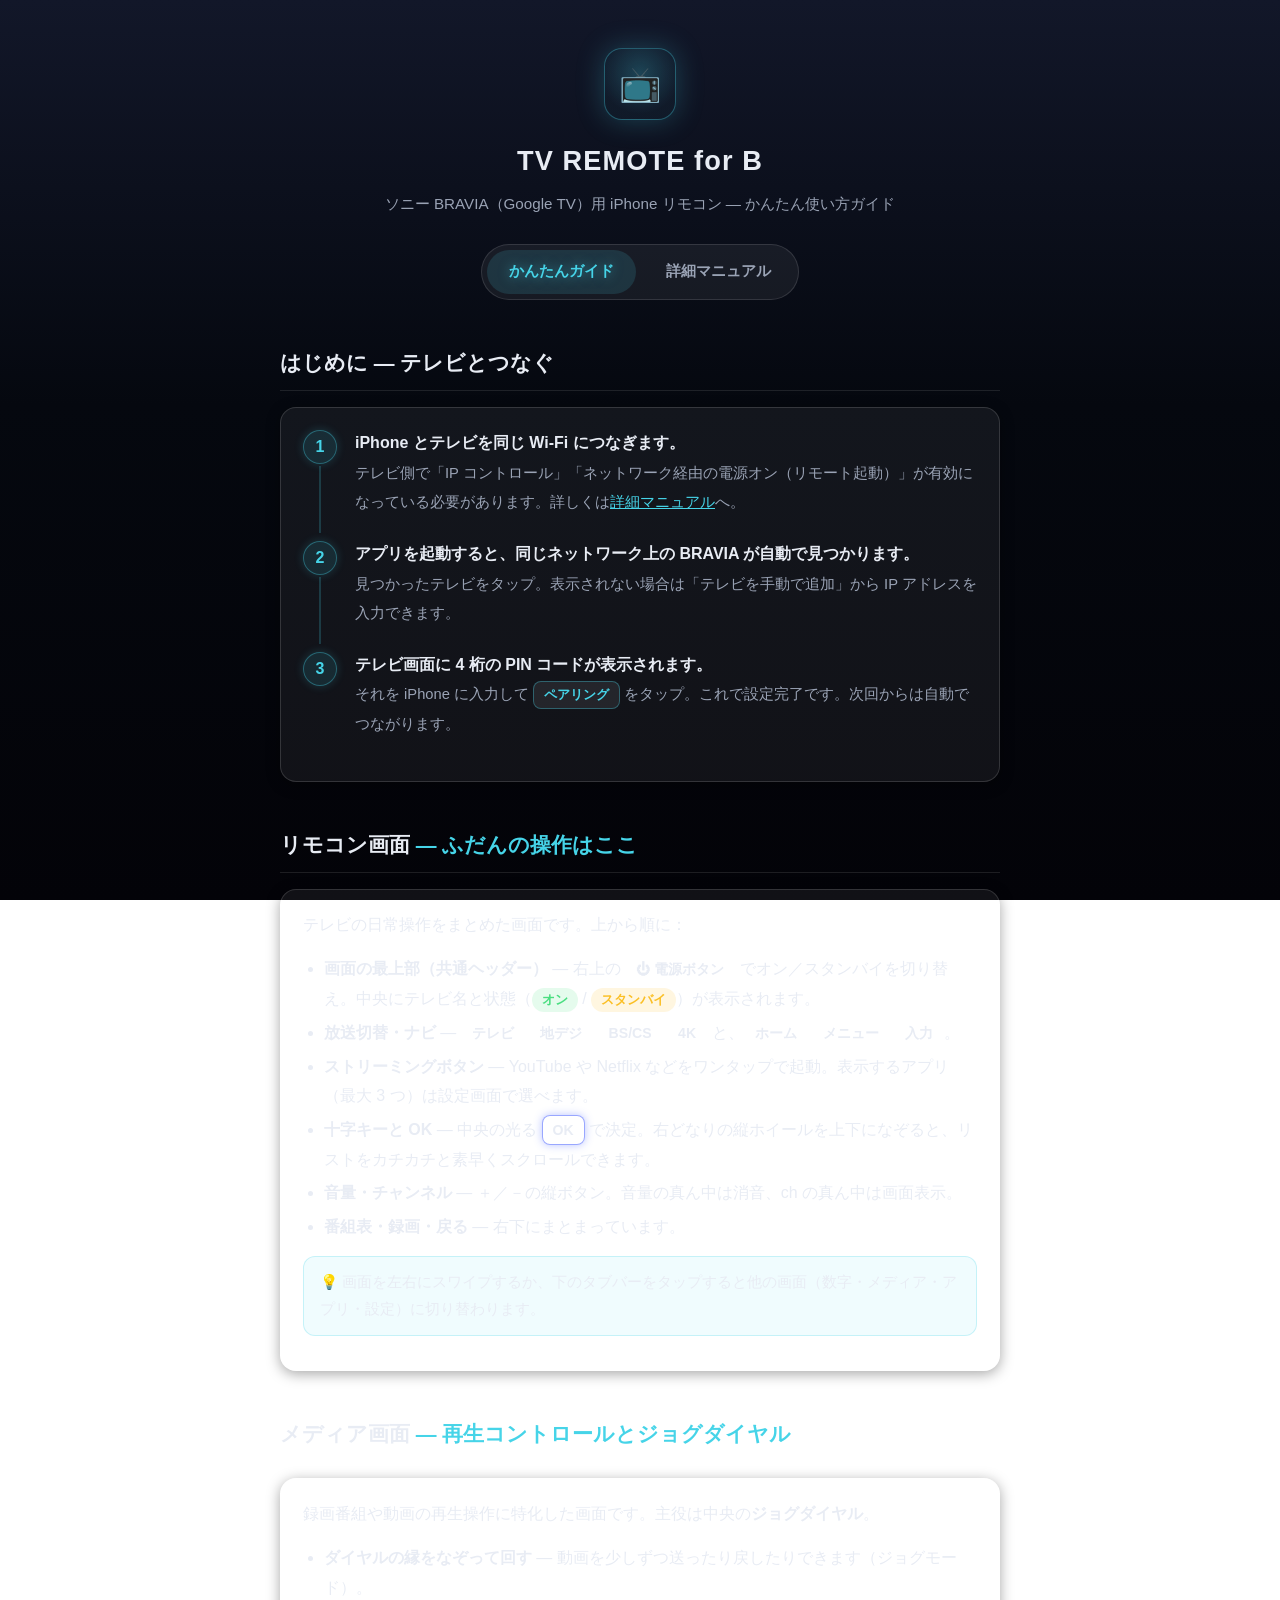
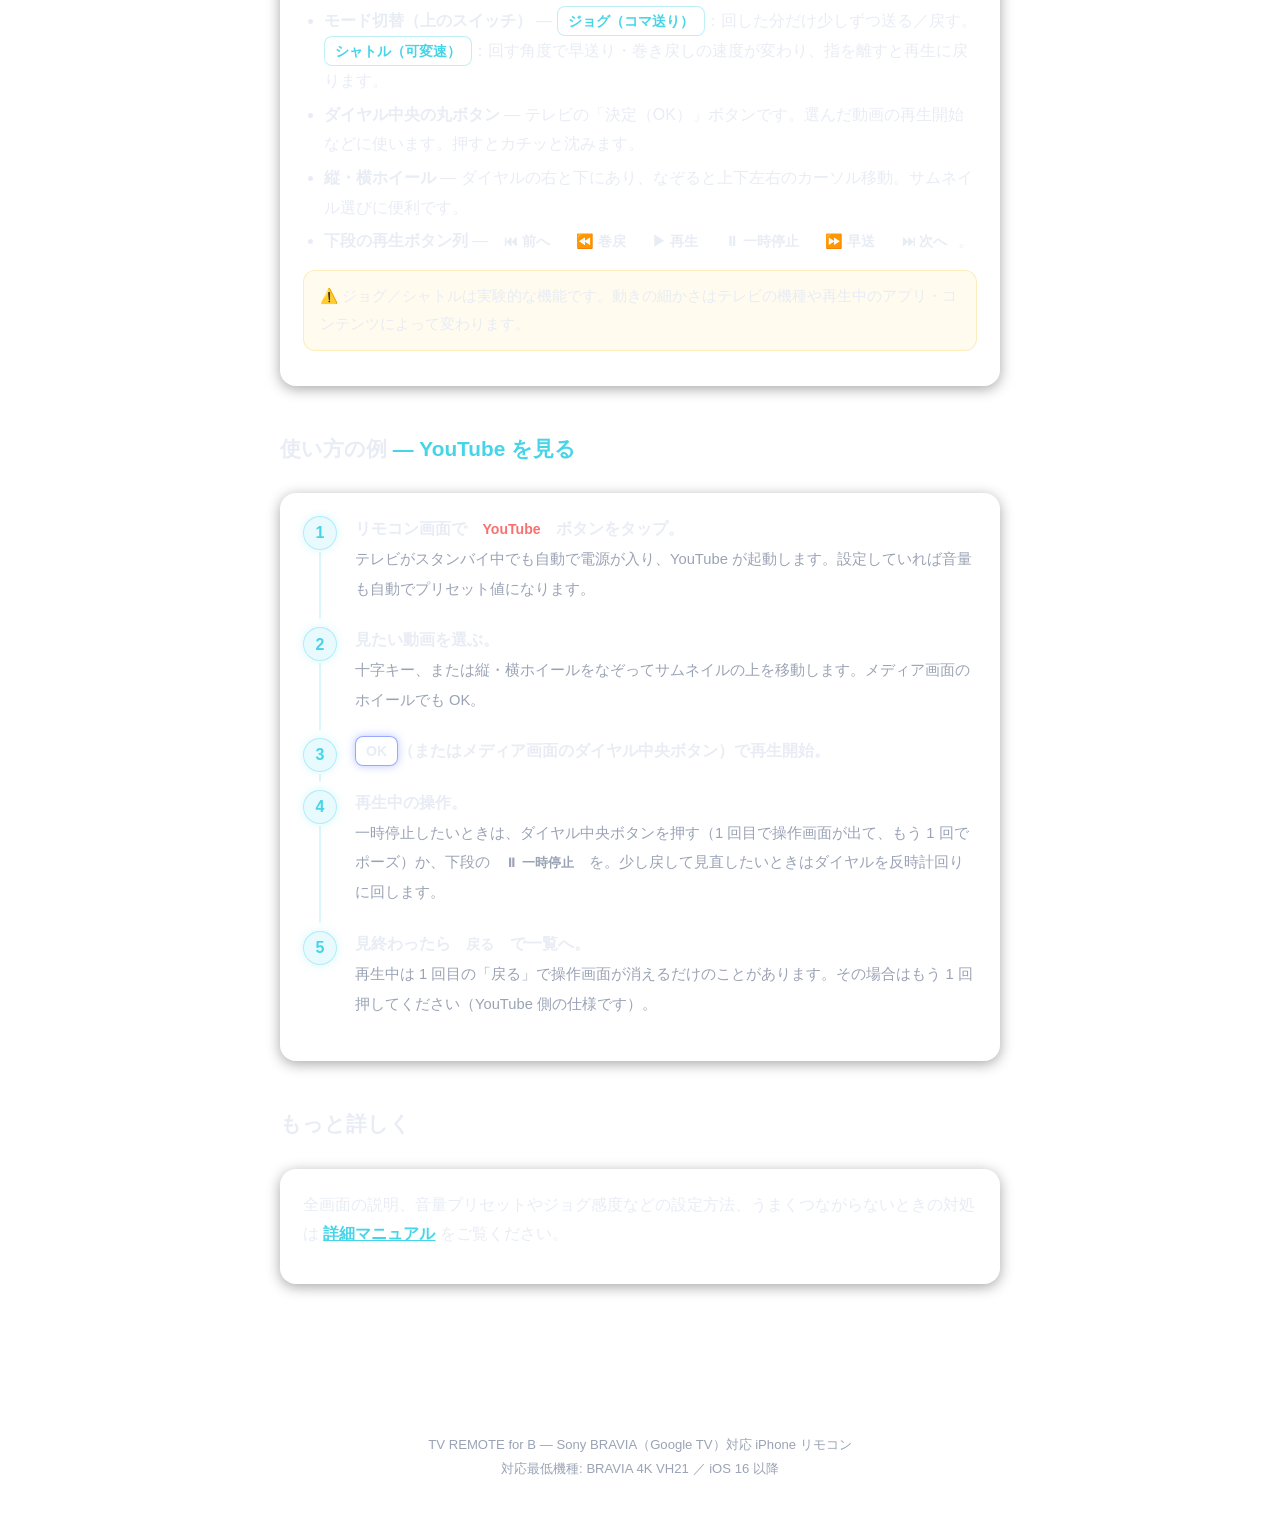
==== index.html @ 45f78fd4 "TV REMOTE for B user manual (GitHub Pages site) Co-Authored-By: Claude Opus 4.8 <noreply@anthropic.c" ====
<!DOCTYPE html>
<html lang="ja">
<head>
<meta charset="UTF-8">
<meta name="viewport" content="width=device-width, initial-scale=1">
<title>TV REMOTE for B — かんたん使い方ガイド</title>
<meta name="description" content="ソニー BRAVIA（Google TV）用 iPhone リモコンアプリ「TV REMOTE for B」のかんたん使い方ガイド">
<link rel="stylesheet" href="style.css">
</head>
<body>

<header class="site">
  <div class="app-icon">📺</div>
  <h1>TV REMOTE for B</h1>
  <p class="tagline">ソニー BRAVIA（Google TV）用 iPhone リモコン — かんたん使い方ガイド</p>
  <nav class="tabs">
    <a href="index.html" class="active">かんたんガイド</a>
    <a href="details.html">詳細マニュアル</a>
  </nav>
</header>

<main>

<!-- ============================================================ -->
<section id="setup">
  <h2>はじめに — テレビとつなぐ</h2>
  <div class="card">
    <ol class="steps">
      <li><b>iPhone とテレビを同じ Wi-Fi につなぎます。</b><br>
        <span class="dim">テレビ側で「IP コントロール」「ネットワーク経由の電源オン（リモート起動）」が有効になっている必要があります。詳しくは<a href="details.html#setup">詳細マニュアル</a>へ。</span></li>
      <li><b>アプリを起動すると、同じネットワーク上の BRAVIA が自動で見つかります。</b><br>
        <span class="dim">見つかったテレビをタップ。表示されない場合は「テレビを手動で追加」から IP アドレスを入力できます。</span></li>
      <li><b>テレビ画面に 4 桁の PIN コードが表示されます。</b><br>
        <span class="dim">それを iPhone に入力して <span class="btn cyan">ペアリング</span> をタップ。これで設定完了です。次回からは自動でつながります。</span></li>
    </ol>
  </div>
</section>

<!-- ============================================================ -->
<section id="remote">
  <h2>リモコン画面 <span class="em">— ふだんの操作はここ</span></h2>
  <div class="card">
    <p>テレビの日常操作をまとめた画面です。上から順に：</p>
    <ul>
      <li><b>画面の最上部（共通ヘッダー）</b> — 右上の <span class="btn">⏻ 電源ボタン</span> でオン／スタンバイを切り替え。中央にテレビ名と状態（<span class="badge on">オン</span> / <span class="badge standby">スタンバイ</span>）が表示されます。</li>
      <li><b>放送切替・ナビ</b> — <span class="btn">テレビ</span> <span class="btn">地デジ</span> <span class="btn">BS/CS</span> <span class="btn">4K</span> と、<span class="btn">ホーム</span> <span class="btn">メニュー</span> <span class="btn">入力</span>。</li>
      <li><b>ストリーミングボタン</b> — YouTube や Netflix などをワンタップで起動。表示するアプリ（最大 3 つ）は設定画面で選べます。</li>
      <li><b>十字キーと OK</b> — 中央の光る <span class="btn ok">OK</span> で決定。右どなりの縦ホイールを上下になぞると、リストをカチカチと素早くスクロールできます。</li>
      <li><b>音量・チャンネル</b> — ＋／－の縦ボタン。音量の真ん中は消音、ch の真ん中は画面表示。</li>
      <li><b>番組表・録画・戻る</b> — 右下にまとまっています。</li>
    </ul>
    <div class="tip">画面を左右にスワイプするか、下のタブバーをタップすると他の画面（数字・メディア・アプリ・設定）に切り替わります。</div>
  </div>
</section>

<!-- ============================================================ -->
<section id="media">
  <h2>メディア画面 <span class="em">— 再生コントロールとジョグダイヤル</span></h2>
  <div class="card">
    <p>録画番組や動画の再生操作に特化した画面です。主役は中央の<b>ジョグダイヤル</b>。</p>
    <ul>
      <li><b>ダイヤルの縁をなぞって回す</b> — 動画を少しずつ送ったり戻したりできます（ジョグモード）。</li>
      <li><b>モード切替（上のスイッチ）</b> —
        <span class="btn cyan">ジョグ（コマ送り）</span>：回した分だけ少しずつ送る／戻す。
        <span class="btn cyan">シャトル（可変速）</span>：回す角度で早送り・巻き戻しの速度が変わり、指を離すと再生に戻ります。</li>
      <li><b>ダイヤル中央の丸ボタン</b> — テレビの「決定（OK）」ボタンです。選んだ動画の再生開始などに使います。押すとカチッと沈みます。</li>
      <li><b>縦・横ホイール</b> — ダイヤルの右と下にあり、なぞると上下左右のカーソル移動。サムネイル選びに便利です。</li>
      <li><b>下段の再生ボタン列</b> — <span class="btn">⏮ 前へ</span> <span class="btn">⏪ 巻戻</span> <span class="btn">▶ 再生</span> <span class="btn">⏸ 一時停止</span> <span class="btn">⏩ 早送</span> <span class="btn">⏭ 次へ</span>。</li>
    </ul>
    <div class="note">ジョグ／シャトルは実験的な機能です。動きの細かさはテレビの機種や再生中のアプリ・コンテンツによって変わります。</div>
  </div>
</section>

<!-- ============================================================ -->
<section id="youtube">
  <h2>使い方の例 <span class="em">— YouTube を見る</span></h2>
  <div class="card">
    <ol class="steps">
      <li><b>リモコン画面で <span class="btn red">YouTube</span> ボタンをタップ。</b><br>
        <span class="dim">テレビがスタンバイ中でも自動で電源が入り、YouTube が起動します。設定していれば音量も自動でプリセット値になります。</span></li>
      <li><b>見たい動画を選ぶ。</b><br>
        <span class="dim">十字キー、または縦・横ホイールをなぞってサムネイルの上を移動します。メディア画面のホイールでも OK。</span></li>
      <li><b><span class="btn ok">OK</span>（またはメディア画面のダイヤル中央ボタン）で再生開始。</b></li>
      <li><b>再生中の操作。</b><br>
        <span class="dim">一時停止したいときは、ダイヤル中央ボタンを押す（1 回目で操作画面が出て、もう 1 回でポーズ）か、下段の <span class="btn">⏸ 一時停止</span> を。少し戻して見直したいときはダイヤルを反時計回りに回します。</span></li>
      <li><b>見終わったら <span class="btn">戻る</span> で一覧へ。</b><br>
        <span class="dim">再生中は 1 回目の「戻る」で操作画面が消えるだけのことがあります。その場合はもう 1 回押してください（YouTube 側の仕様です）。</span></li>
    </ol>
  </div>
</section>

<!-- ============================================================ -->
<section id="more">
  <h2>もっと詳しく</h2>
  <div class="card">
    <p>全画面の説明、音量プリセットやジョグ感度などの設定方法、うまくつながらないときの対処は
    <a href="details.html"><b>詳細マニュアル</b></a> をご覧ください。</p>
  </div>
</section>

</main>

<footer>
  TV REMOTE for B — Sony BRAVIA（Google TV）対応 iPhone リモコン<br>
  対応最低機種: BRAVIA 4K VH21 ／ iOS 16 以降
</footer>

</body>
</html>
---- style.css ----
/* TV REMOTE for B — user manual styles
   Dark glassmorphism look matching the app (dark gradient + cyan glow). */

:root {
  --bg-top: #121729;
  --bg-mid: #05080f;
  --bg-bottom: #030308;
  --card: rgba(255, 255, 255, 0.06);
  --card-border: rgba(255, 255, 255, 0.14);
  --text: #e8ecf4;
  --text-dim: #9aa3b5;
  --cyan: #46d4e8;
  --cyan-dim: rgba(70, 212, 232, 0.35);
  --green: #4ade80;
  --orange: #fbbf24;
  --red: #f87171;
  --maxw: 760px;
}

* { box-sizing: border-box; }

html { scroll-behavior: smooth; }

body {
  margin: 0;
  font-family: -apple-system, BlinkMacSystemFont, "Hiragino Sans", "Hiragino Kaku Gothic ProN", "Yu Gothic", Meiryo, sans-serif;
  line-height: 1.85;
  color: var(--text);
  background: linear-gradient(180deg, var(--bg-top) 0%, var(--bg-mid) 45%, var(--bg-bottom) 100%) fixed;
  -webkit-font-smoothing: antialiased;
}

main {
  max-width: var(--maxw);
  margin: 0 auto;
  padding: 0 20px 80px;
}

/* ---- Header / nav ---- */

header.site {
  max-width: var(--maxw);
  margin: 0 auto;
  padding: 48px 20px 8px;
  text-align: center;
}

.app-icon {
  width: 72px; height: 72px;
  margin: 0 auto 16px;
  border-radius: 18px;
  display: flex; align-items: center; justify-content: center;
  background: radial-gradient(circle at 50% 35%, rgba(70,212,232,0.25), rgba(70,212,232,0.04) 70%);
  border: 1.5px solid var(--cyan-dim);
  box-shadow: 0 0 28px rgba(70, 212, 232, 0.25);
  font-size: 34px;
}

header.site h1 {
  margin: 0 0 4px;
  font-size: 1.7rem;
  letter-spacing: 0.04em;
}

header.site .tagline {
  color: var(--text-dim);
  font-size: 0.95rem;
  margin: 0;
}

nav.tabs {
  display: flex;
  justify-content: center;
  gap: 8px;
  margin: 26px auto 36px;
  padding: 5px;
  width: fit-content;
  border-radius: 999px;
  background: rgba(255, 255, 255, 0.06);
  border: 1px solid rgba(255, 255, 255, 0.12);
}

nav.tabs a {
  padding: 8px 22px;
  border-radius: 999px;
  text-decoration: none;
  color: var(--text-dim);
  font-size: 0.92rem;
  font-weight: 600;
  transition: color 0.15s;
}

nav.tabs a:hover { color: var(--text); }

nav.tabs a.active {
  color: var(--cyan);
  background: rgba(70, 212, 232, 0.14);
  text-shadow: 0 0 12px rgba(70, 212, 232, 0.6);
}

/* ---- Sections / cards ---- */

section { margin-bottom: 44px; }

h2 {
  font-size: 1.3rem;
  margin: 0 0 16px;
  padding-bottom: 8px;
  border-bottom: 1px solid rgba(255, 255, 255, 0.1);
}

h2 .em { color: var(--cyan); }

h3 {
  font-size: 1.05rem;
  margin: 28px 0 10px;
  color: var(--cyan);
}

p { margin: 0 0 14px; }

.card {
  background: var(--card);
  border: 1px solid var(--card-border);
  border-radius: 16px;
  padding: 20px 22px;
  margin-bottom: 18px;
  box-shadow: 0 3px 14px rgba(0, 0, 0, 0.35);
}

.card h3 { margin-top: 0; }

.dim { color: var(--text-dim); font-size: 0.92rem; }

/* ---- Step list ---- */

ol.steps {
  list-style: none;
  counter-reset: step;
  margin: 0; padding: 0;
}

ol.steps > li {
  counter-increment: step;
  position: relative;
  padding: 0 0 18px 52px;
}

ol.steps > li::before {
  content: counter(step);
  position: absolute;
  left: 0; top: 2px;
  width: 32px; height: 32px;
  border-radius: 50%;
  display: flex; align-items: center; justify-content: center;
  font-weight: 700;
  color: var(--cyan);
  background: rgba(70, 212, 232, 0.12);
  border: 1.5px solid var(--cyan-dim);
  box-shadow: 0 0 10px rgba(70, 212, 232, 0.2);
}

ol.steps > li:not(:last-child)::after {
  content: "";
  position: absolute;
  left: 16px; top: 38px; bottom: 2px;
  width: 1.5px;
  background: rgba(70, 212, 232, 0.2);
}

ol.steps b { color: var(--text); }

/* ---- Inline UI tokens ---- */

.btn {
  display: inline-block;
  padding: 1px 10px;
  border-radius: 8px;
  background: rgba(255, 255, 255, 0.08);
  border: 1px solid rgba(255, 255, 255, 0.2);
  font-size: 0.88em;
  font-weight: 600;
  white-space: nowrap;
}

.btn.ok {
  border-color: rgba(110, 130, 255, 0.7);
  box-shadow: 0 0 8px rgba(100, 125, 255, 0.45);
}

.btn.cyan { color: var(--cyan); border-color: var(--cyan-dim); }
.btn.red  { color: var(--red); }

.badge {
  display: inline-block;
  padding: 0 10px;
  border-radius: 999px;
  font-size: 0.8em;
  font-weight: 700;
}
.badge.on      { color: var(--green);  background: rgba(74, 222, 128, 0.14); }
.badge.standby { color: var(--orange); background: rgba(251, 191, 36, 0.14); }
.badge.off     { color: var(--text-dim); background: rgba(255, 255, 255, 0.08); }

/* ---- Tables ---- */

table {
  width: 100%;
  border-collapse: collapse;
  font-size: 0.93rem;
  margin: 8px 0 16px;
}

th, td {
  text-align: left;
  padding: 9px 12px;
  border-bottom: 1px solid rgba(255, 255, 255, 0.08);
  vertical-align: top;
}

th {
  color: var(--text-dim);
  font-weight: 600;
  font-size: 0.85rem;
  white-space: nowrap;
}

td:first-child { white-space: nowrap; font-weight: 600; }

/* ---- Notes ---- */

.note, .tip {
  border-radius: 12px;
  padding: 12px 16px;
  margin: 14px 0;
  font-size: 0.92rem;
}

.tip {
  background: rgba(70, 212, 232, 0.08);
  border: 1px solid rgba(70, 212, 232, 0.25);
}
.tip::before { content: "💡 "; }

.note {
  background: rgba(251, 191, 36, 0.07);
  border: 1px solid rgba(251, 191, 36, 0.25);
}
.note::before { content: "⚠️ "; }

/* ---- Misc ---- */

ul { padding-left: 1.3em; margin: 0 0 14px; }
li { margin-bottom: 4px; }

a { color: var(--cyan); }

footer {
  max-width: var(--maxw);
  margin: 0 auto;
  padding: 24px 20px 48px;
  text-align: center;
  color: var(--text-dim);
  font-size: 0.82rem;
  border-top: 1px solid rgba(255, 255, 255, 0.07);
}

/* TOC on the details page */
.toc {
  display: grid;
  grid-template-columns: repeat(auto-fit, minmax(180px, 1fr));
  gap: 8px;
  margin-bottom: 36px;
}
.toc a {
  display: block;
  padding: 10px 14px;
  border-radius: 12px;
  background: var(--card);
  border: 1px solid var(--card-border);
  color: var(--text);
  text-decoration: none;
  font-size: 0.9rem;
  font-weight: 600;
  transition: border-color 0.15s, box-shadow 0.15s;
}
.toc a:hover {
  border-color: var(--cyan-dim);
  box-shadow: 0 0 12px rgba(70, 212, 232, 0.18);
}
.toc a .ico { margin-right: 8px; }

@media (max-width: 520px) {
  header.site { padding-top: 32px; }
  .card { padding: 16px; }
  th, td { padding: 8px 8px; }
}
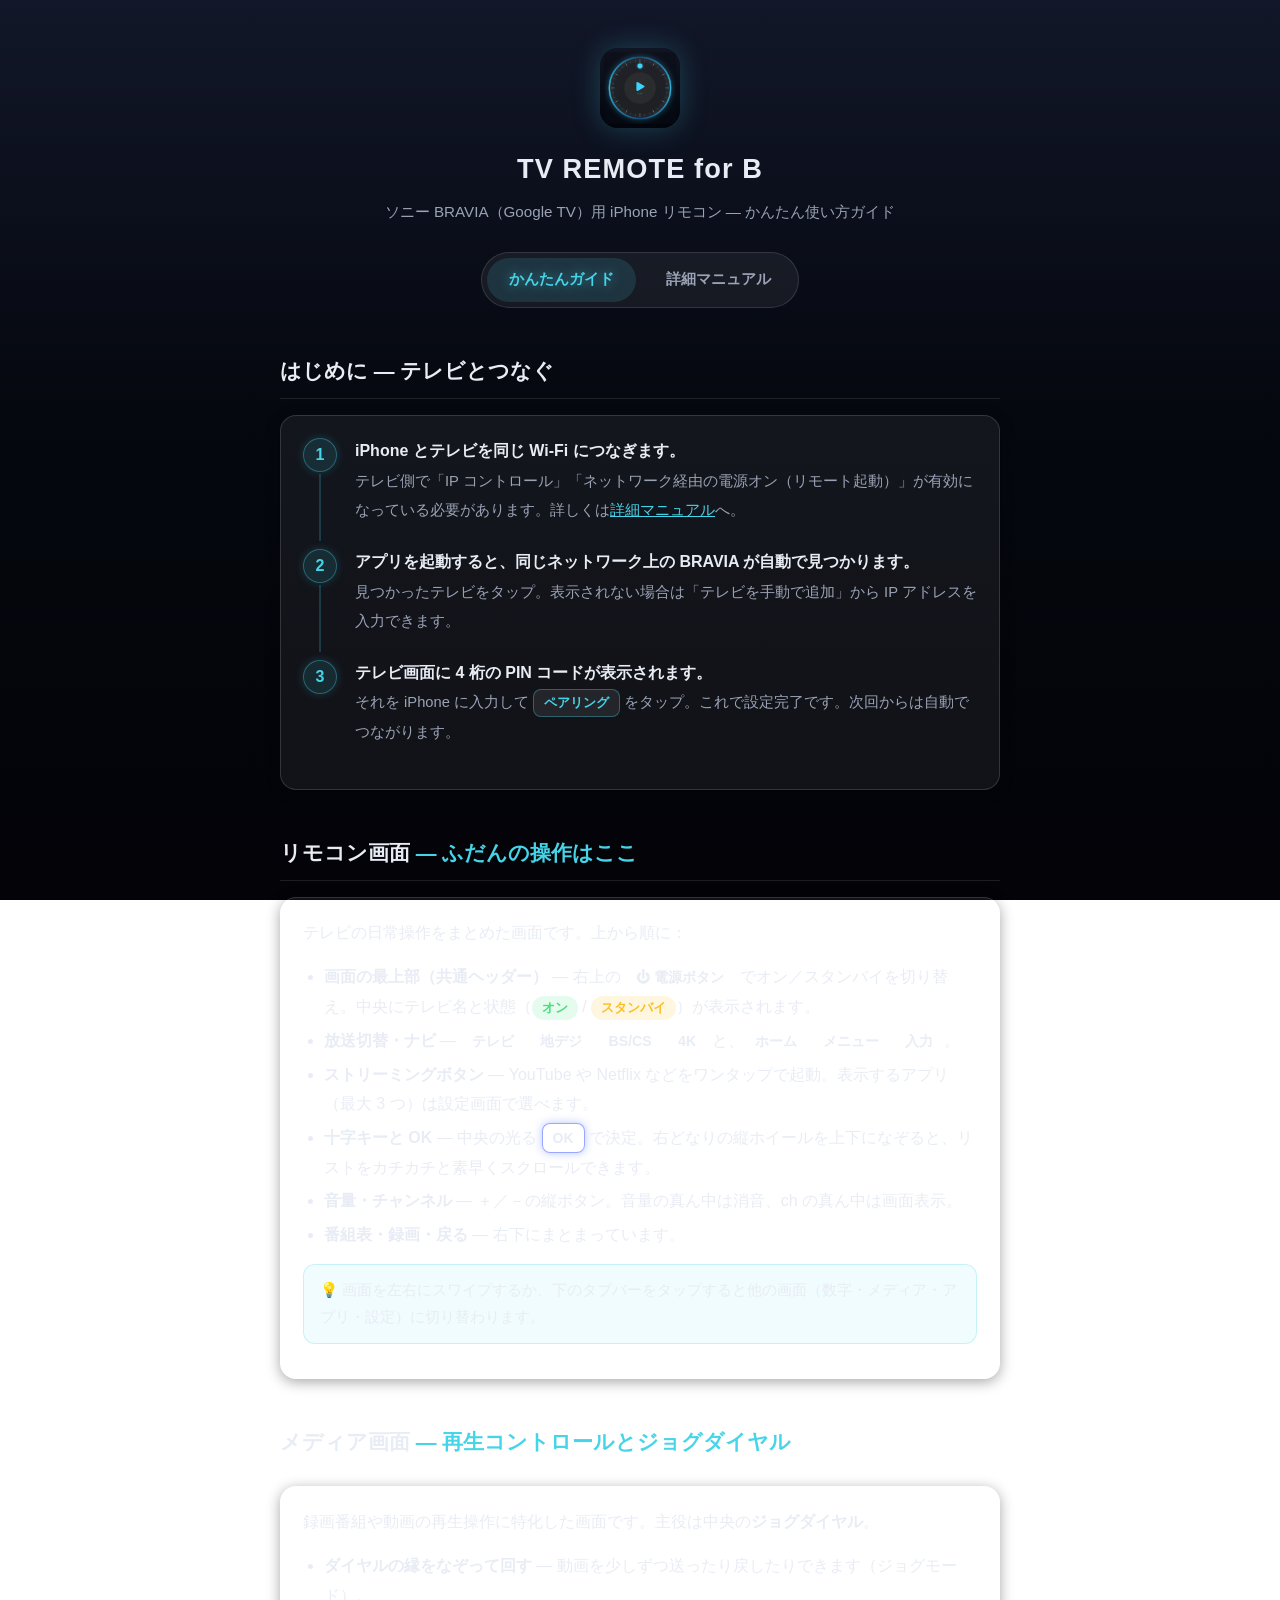
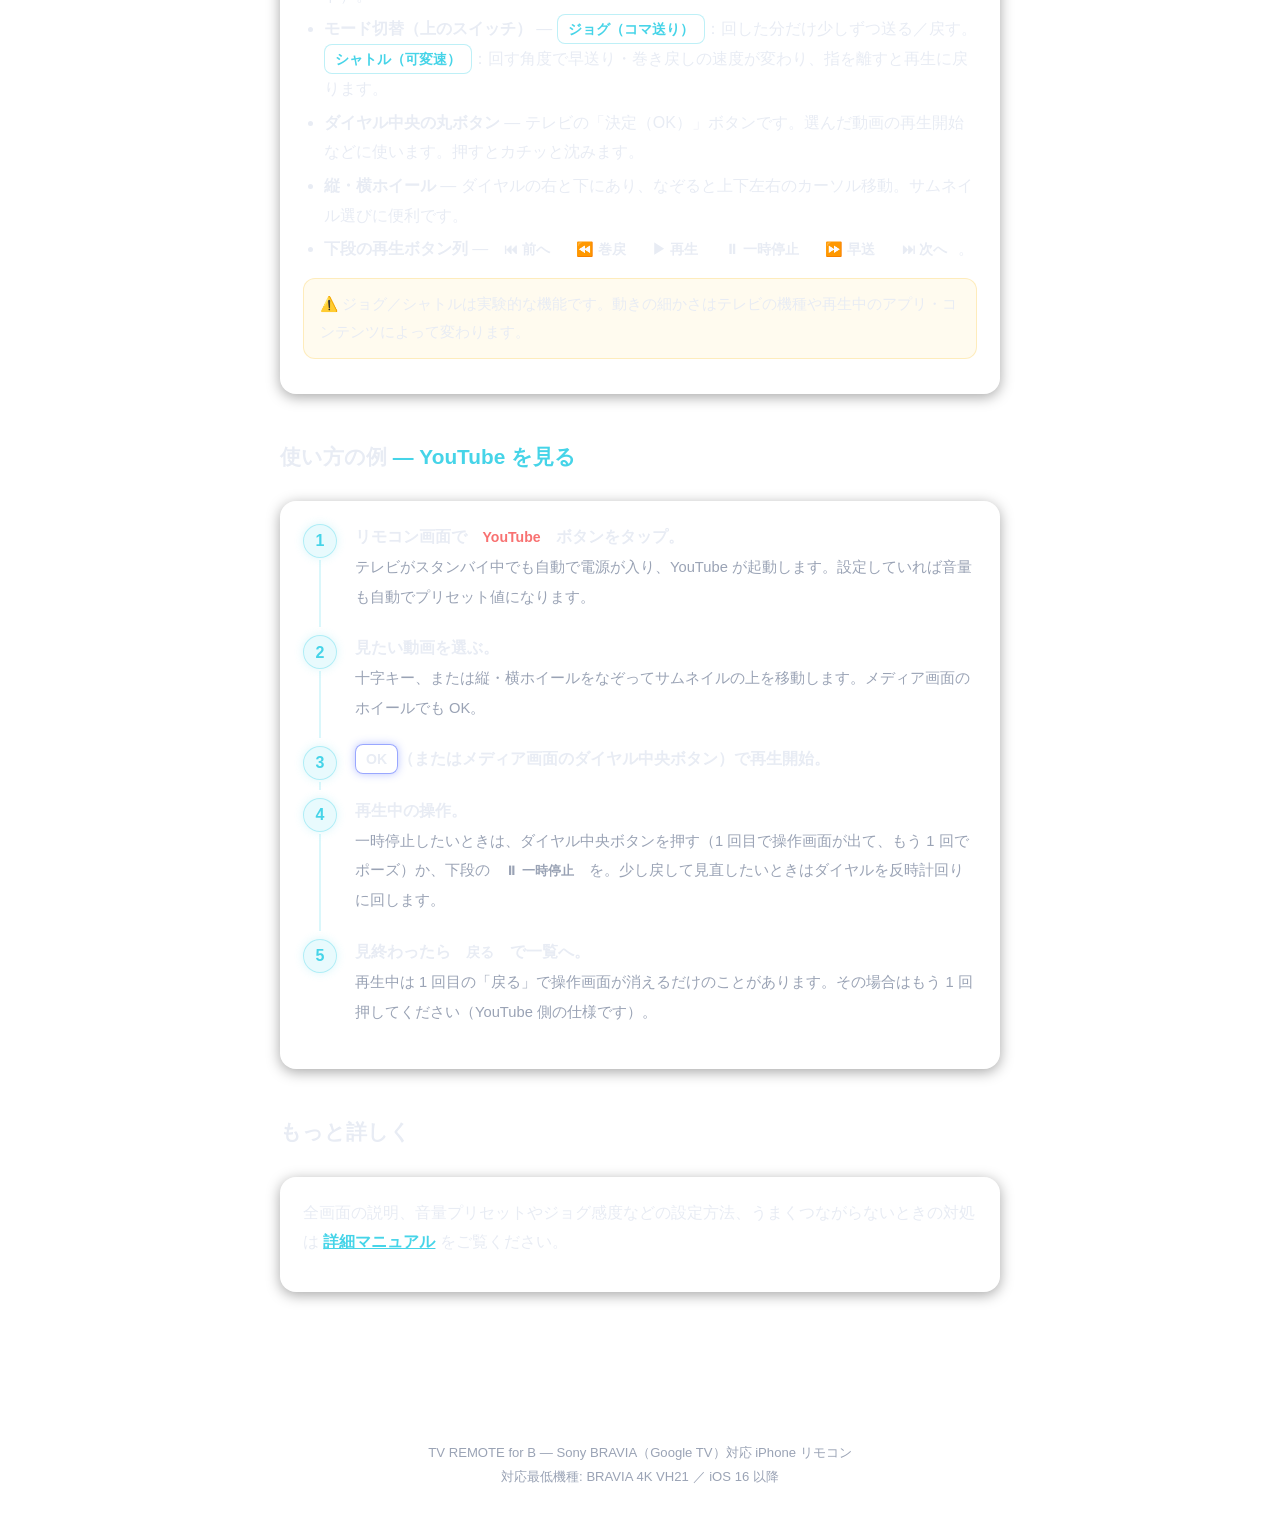
==== commit d2c0646c: "Use the app icon in the help page header Co-Authored-By: Claude Opus 4.8 <noreply@anthropic.com>" ====
--- a/index.html
+++ b/index.html
@@ -6,11 +6,13 @@
 <title>TV REMOTE for B — かんたん使い方ガイド</title>
 <meta name="description" content="ソニー BRAVIA（Google TV）用 iPhone リモコンアプリ「TV REMOTE for B」のかんたん使い方ガイド">
 <link rel="stylesheet" href="style.css">
+<link rel="icon" type="image/png" href="app-icon.png">
+<link rel="apple-touch-icon" href="app-icon.png">
 </head>
 <body>
 
 <header class="site">
-  <div class="app-icon">📺</div>
+  <img class="app-icon" src="app-icon.png" alt="TV REMOTE for B アイコン" width="80" height="80">
   <h1>TV REMOTE for B</h1>
   <p class="tagline">ソニー BRAVIA（Google TV）用 iPhone リモコン — かんたん使い方ガイド</p>
   <nav class="tabs">
--- a/style.css
+++ b/style.css
@@ -46,14 +46,12 @@
 }
 
 .app-icon {
-  width: 72px; height: 72px;
+  display: block;
+  width: 80px; height: 80px;
   margin: 0 auto 16px;
   border-radius: 18px;
-  display: flex; align-items: center; justify-content: center;
-  background: radial-gradient(circle at 50% 35%, rgba(70,212,232,0.25), rgba(70,212,232,0.04) 70%);
-  border: 1.5px solid var(--cyan-dim);
+  object-fit: cover;
   box-shadow: 0 0 28px rgba(70, 212, 232, 0.25);
-  font-size: 34px;
 }
 
 header.site h1 {
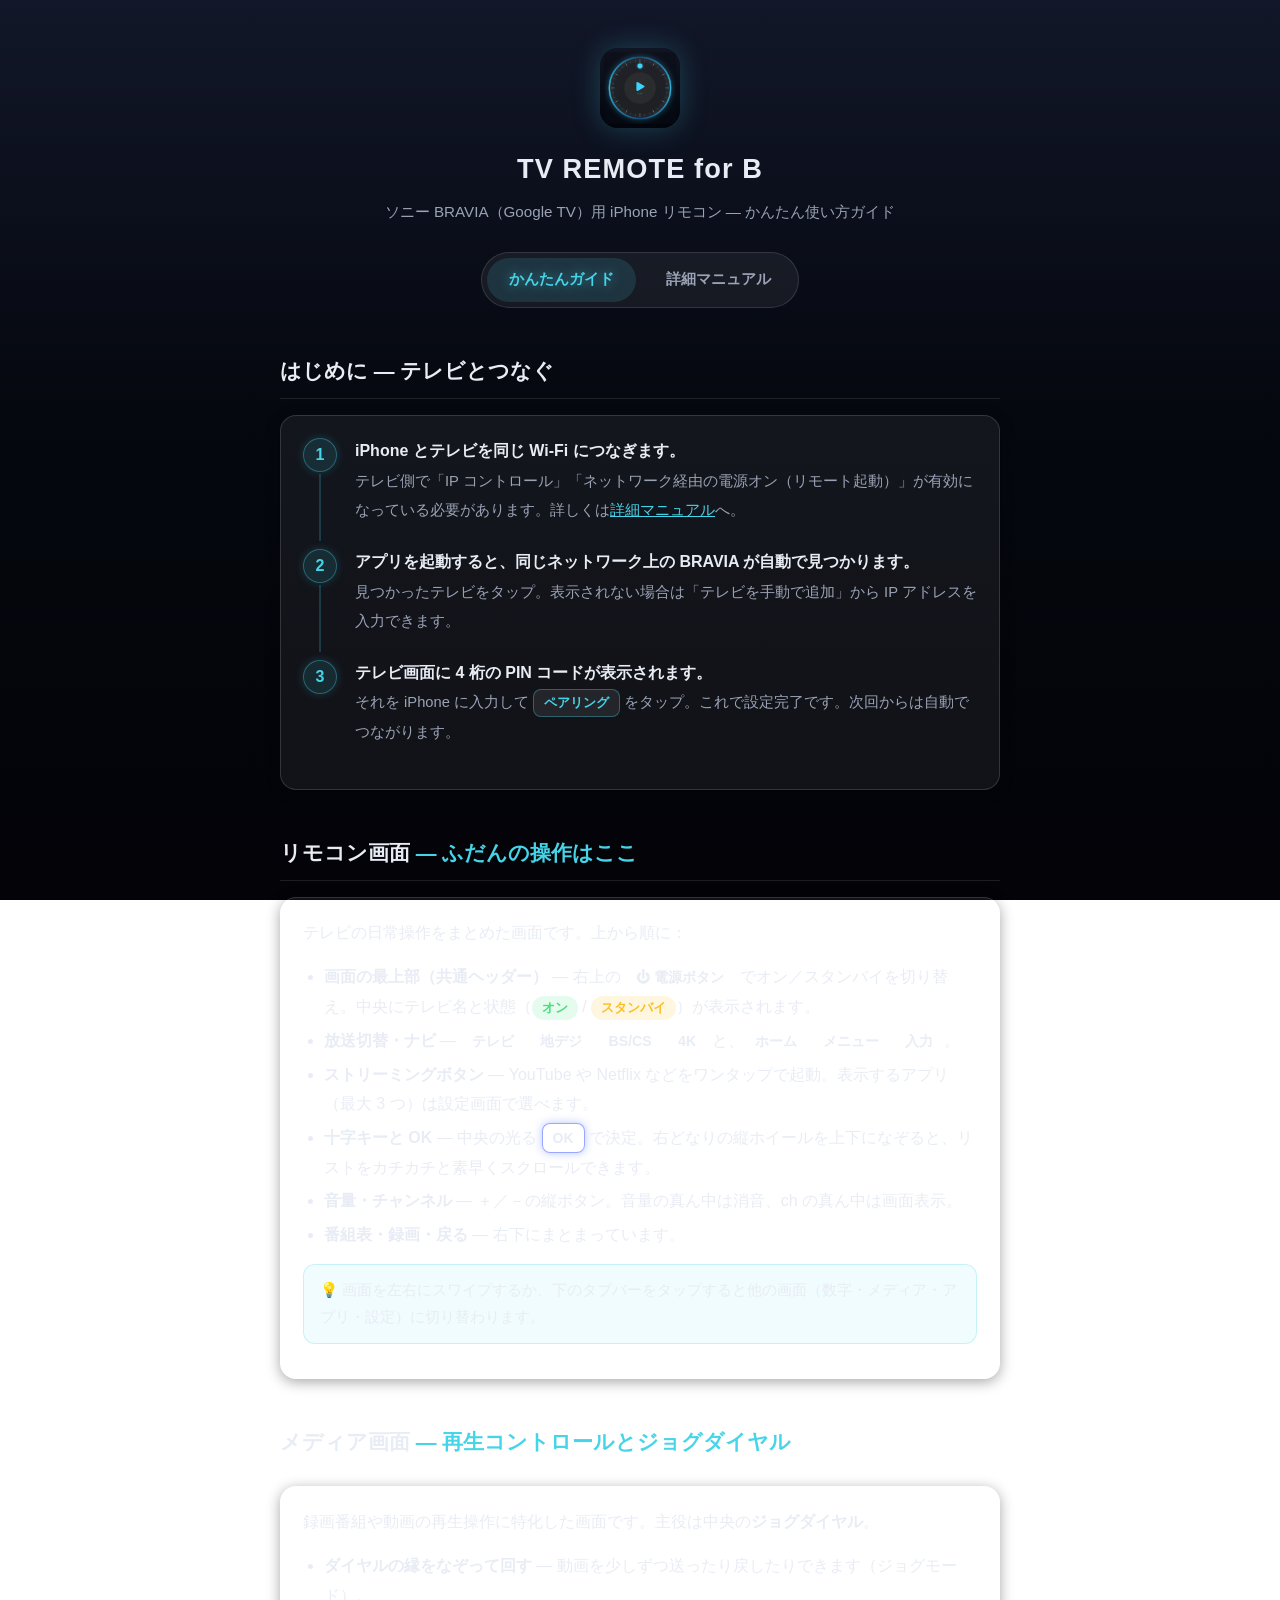
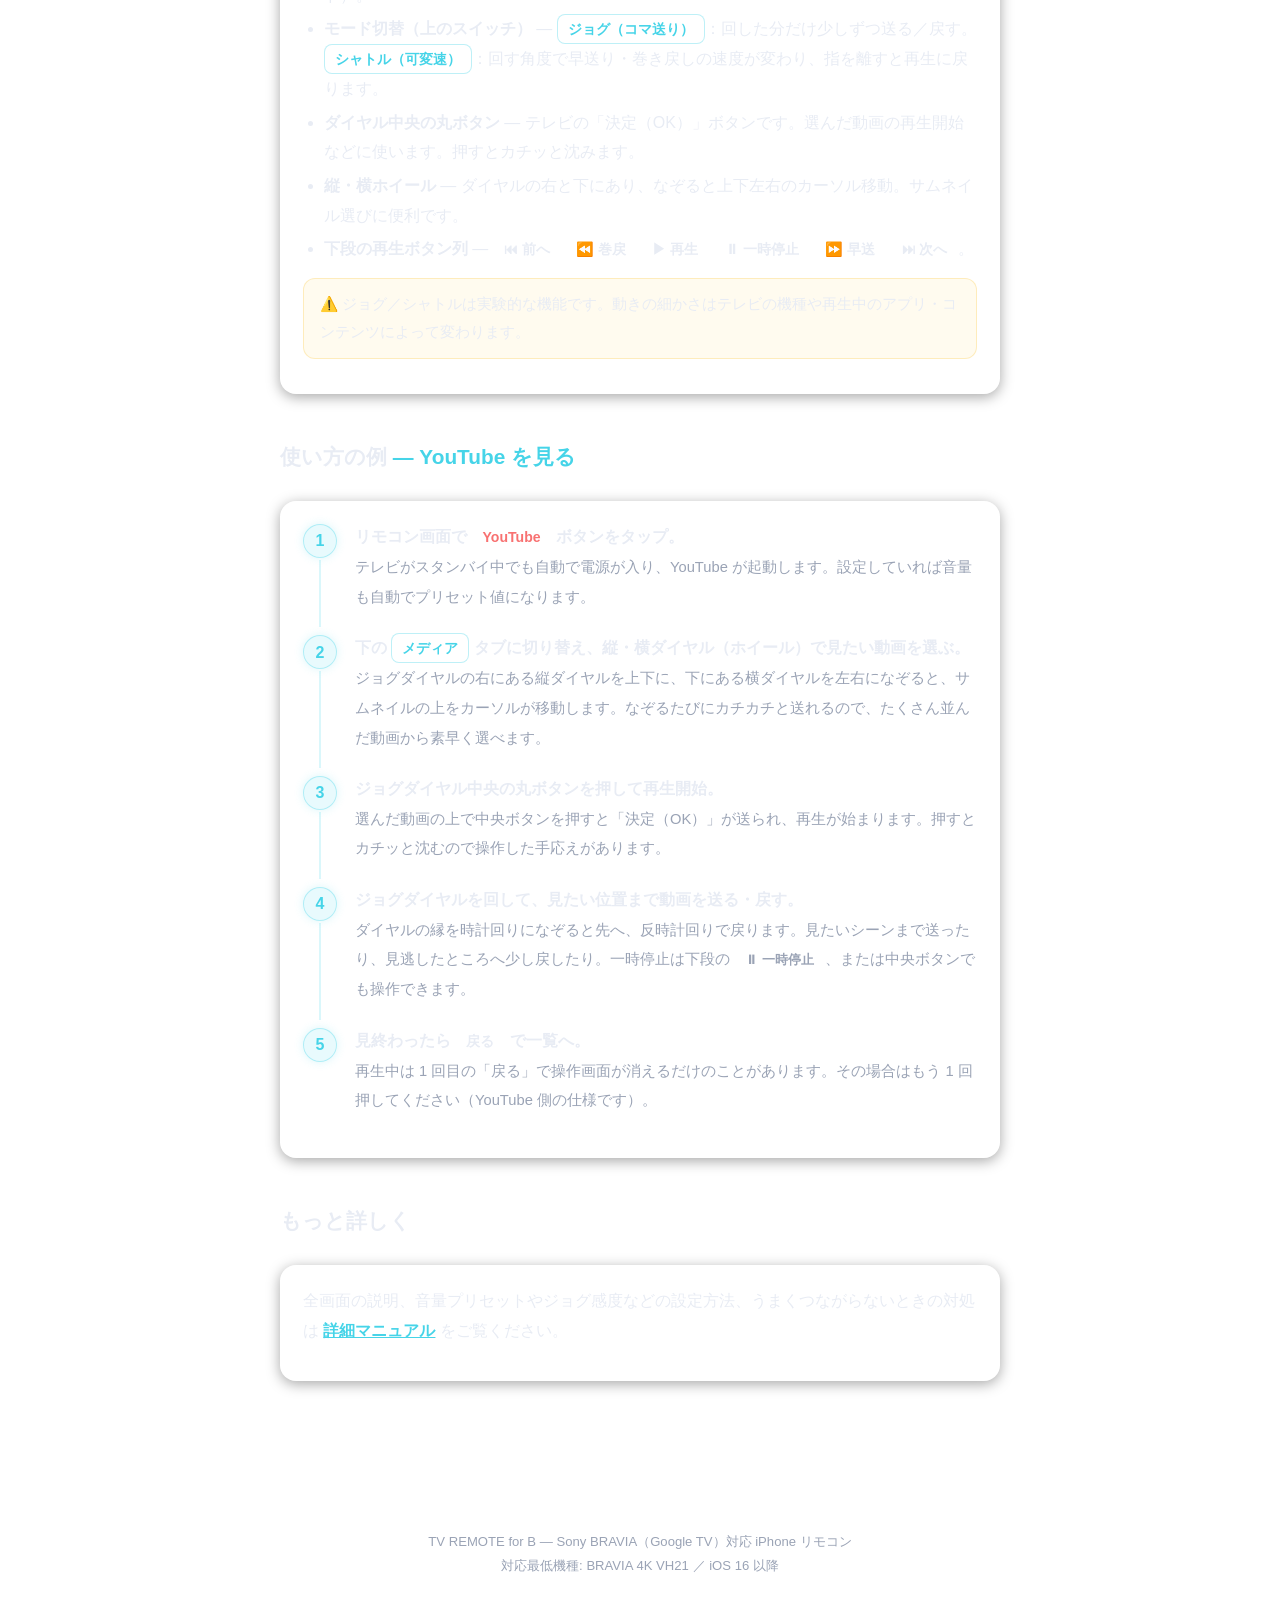
==== commit cd2cc917: "Rewrite the YouTube example around the media-page jog workflow Co-Authored-By: Claude Opus 4.8 <nore" ====
--- a/index.html
+++ b/index.html
@@ -80,11 +80,12 @@
     <ol class="steps">
       <li><b>リモコン画面で <span class="btn red">YouTube</span> ボタンをタップ。</b><br>
         <span class="dim">テレビがスタンバイ中でも自動で電源が入り、YouTube が起動します。設定していれば音量も自動でプリセット値になります。</span></li>
-      <li><b>見たい動画を選ぶ。</b><br>
-        <span class="dim">十字キー、または縦・横ホイールをなぞってサムネイルの上を移動します。メディア画面のホイールでも OK。</span></li>
-      <li><b><span class="btn ok">OK</span>（またはメディア画面のダイヤル中央ボタン）で再生開始。</b></li>
-      <li><b>再生中の操作。</b><br>
-        <span class="dim">一時停止したいときは、ダイヤル中央ボタンを押す（1 回目で操作画面が出て、もう 1 回でポーズ）か、下段の <span class="btn">⏸ 一時停止</span> を。少し戻して見直したいときはダイヤルを反時計回りに回します。</span></li>
+      <li><b>下の <span class="btn cyan">メディア</span> タブに切り替え、縦・横ダイヤル（ホイール）で見たい動画を選ぶ。</b><br>
+        <span class="dim">ジョグダイヤルの右にある縦ダイヤルを上下に、下にある横ダイヤルを左右になぞると、サムネイルの上をカーソルが移動します。なぞるたびにカチカチと送れるので、たくさん並んだ動画から素早く選べます。</span></li>
+      <li><b>ジョグダイヤル中央の丸ボタンを押して再生開始。</b><br>
+        <span class="dim">選んだ動画の上で中央ボタンを押すと「決定（OK）」が送られ、再生が始まります。押すとカチッと沈むので操作した手応えがあります。</span></li>
+      <li><b>ジョグダイヤルを回して、見たい位置まで動画を送る・戻す。</b><br>
+        <span class="dim">ダイヤルの縁を時計回りになぞると先へ、反時計回りで戻ります。見たいシーンまで送ったり、見逃したところへ少し戻したり。一時停止は下段の <span class="btn">⏸ 一時停止</span>、または中央ボタンでも操作できます。</span></li>
       <li><b>見終わったら <span class="btn">戻る</span> で一覧へ。</b><br>
         <span class="dim">再生中は 1 回目の「戻る」で操作画面が消えるだけのことがあります。その場合はもう 1 回押してください（YouTube 側の仕様です）。</span></li>
     </ol>
--- a/style.css
+++ b/style.css
@@ -271,7 +271,9 @@
   margin-bottom: 36px;
 }
 .toc a {
-  display: block;
+  display: flex;
+  align-items: center;
+  gap: 9px;
   padding: 10px 14px;
   border-radius: 12px;
   background: var(--card);
@@ -286,7 +288,28 @@
   border-color: var(--cyan-dim);
   box-shadow: 0 0 12px rgba(70, 212, 232, 0.18);
 }
-.toc a .ico { margin-right: 8px; }
+
+/* Line icons matching the app's SF Symbols (drawn in the #sprite svg). */
+.ic-svg {
+  width: 22px;
+  height: 22px;
+  flex: none;
+  color: var(--cyan);
+  fill: none;
+  stroke: currentColor;
+  stroke-width: 1.7;
+  stroke-linecap: round;
+  stroke-linejoin: round;
+}
+h2 .ic-svg.ic-h2 {
+  vertical-align: -4px;
+  margin-right: 9px;
+}
+.ic-svg.ic-inline {
+  width: 17px;
+  height: 17px;
+  vertical-align: -3px;
+}
 
 @media (max-width: 520px) {
   header.site { padding-top: 32px; }
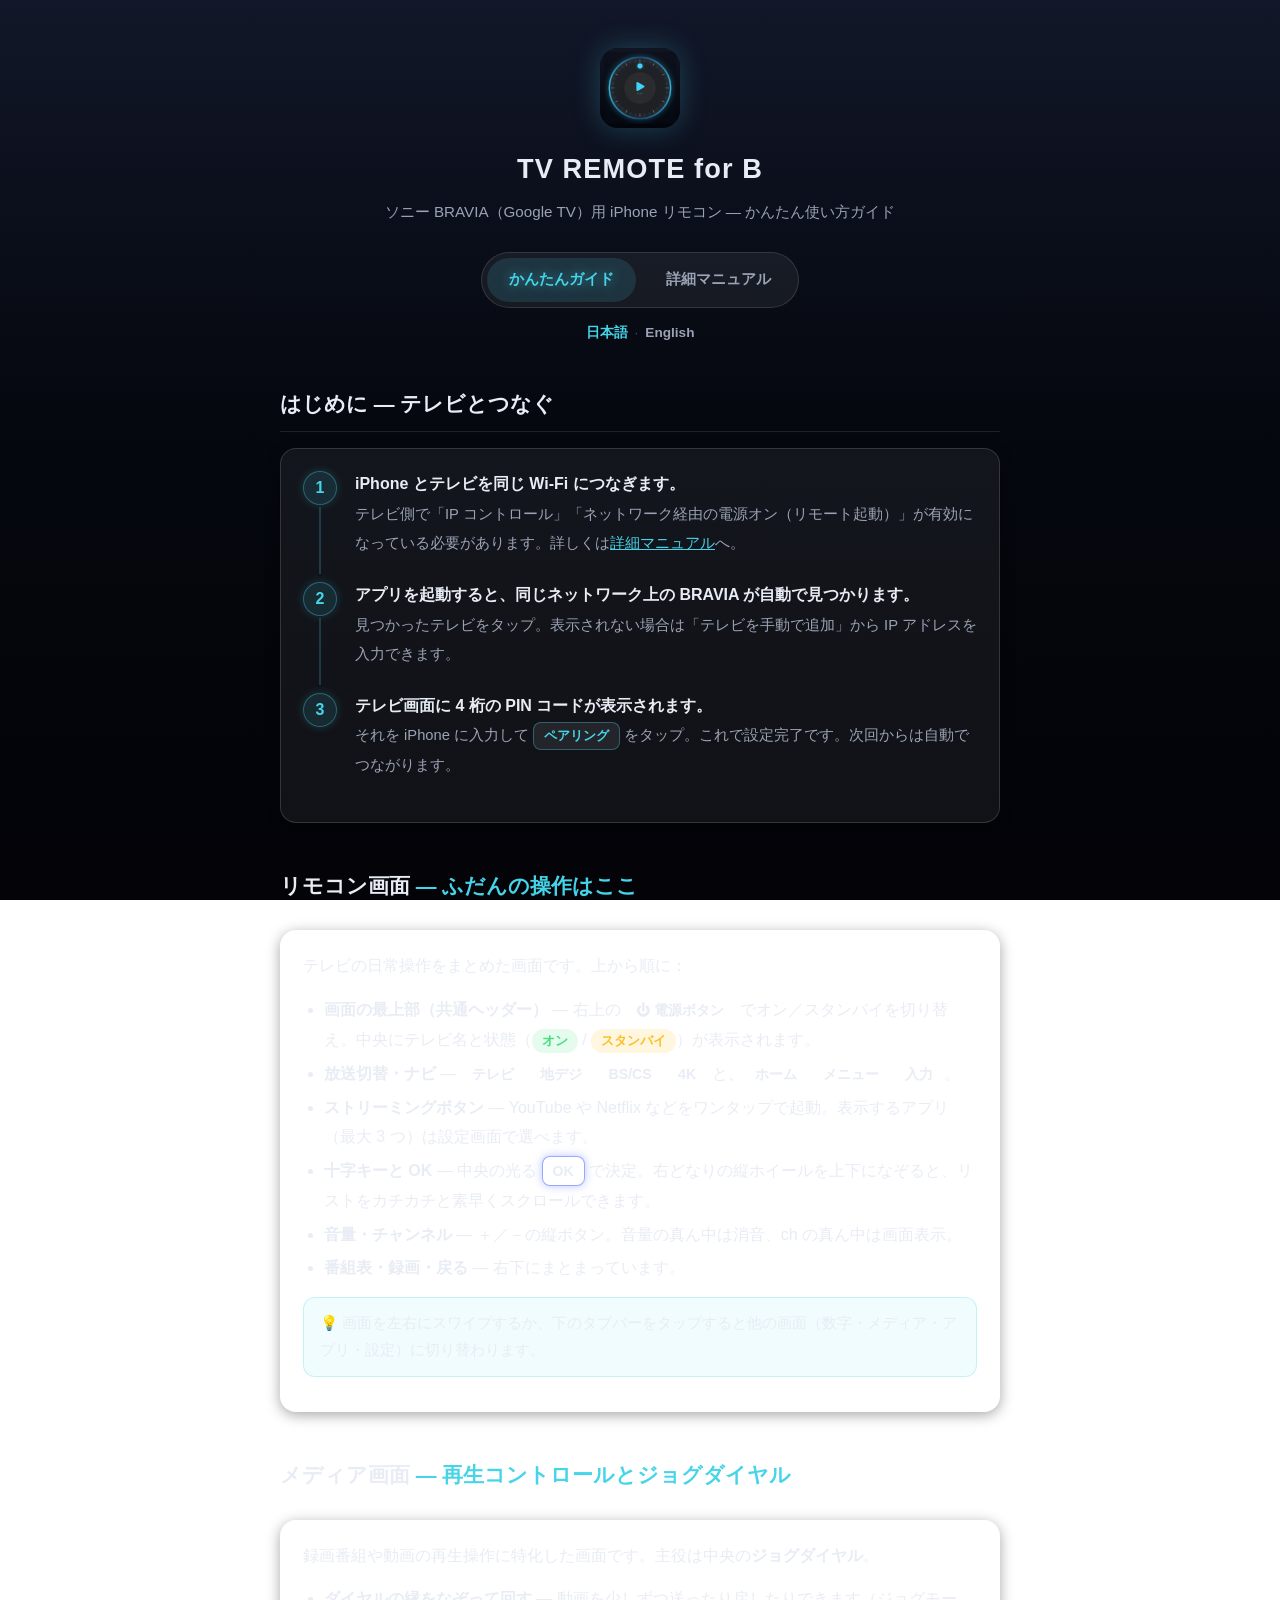
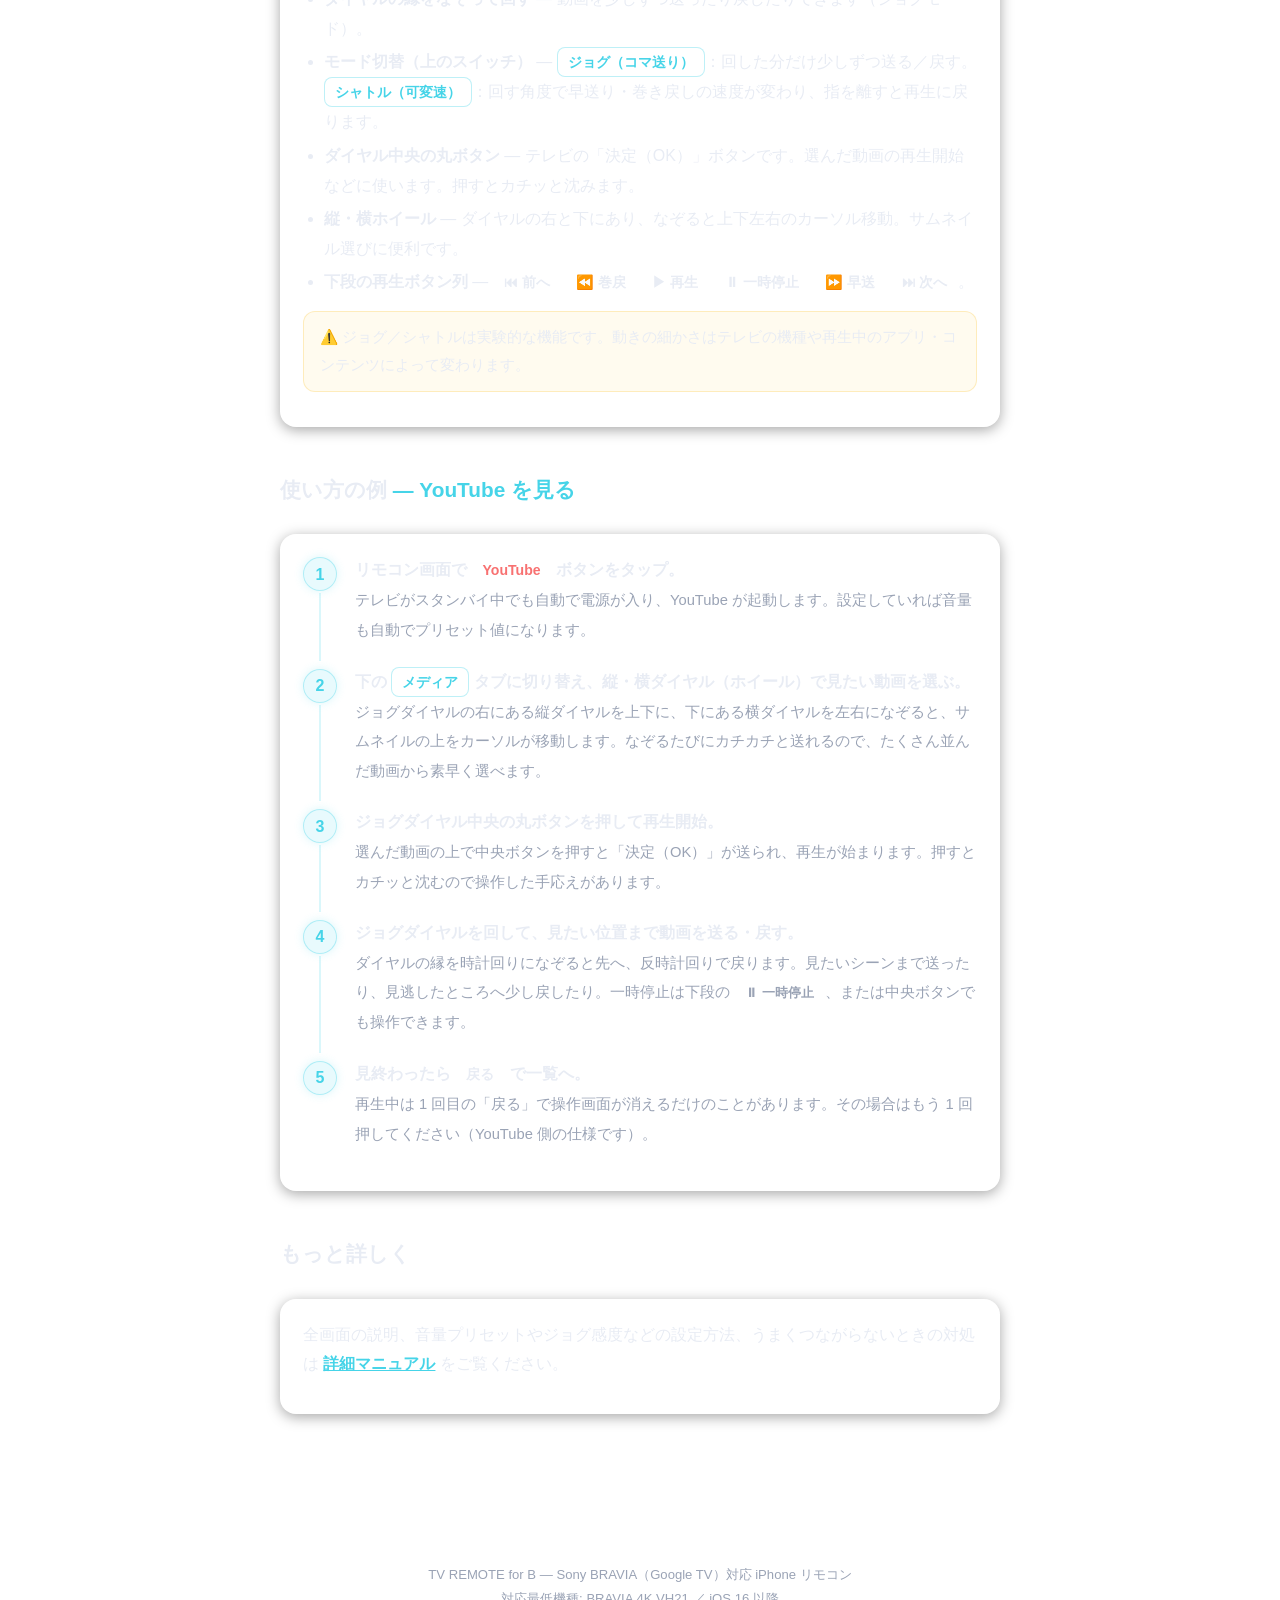
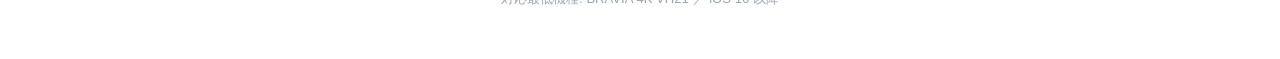
==== commit 52e09299: "Add English (en/) pages with a JA/EN language toggle Co-Authored-By: Claude Opus 4.8 <noreply@anthro" ====
--- a/index.html
+++ b/index.html
@@ -19,6 +19,9 @@
     <a href="index.html" class="active">かんたんガイド</a>
     <a href="details.html">詳細マニュアル</a>
   </nav>
+  <div class="lang-switch">
+    <a href="index.html" class="active">日本語</a><span>·</span><a href="en/index.html">English</a>
+  </div>
 </header>
 
 <main>
--- a/style.css
+++ b/style.css
@@ -70,13 +70,27 @@
   display: flex;
   justify-content: center;
   gap: 8px;
-  margin: 26px auto 36px;
+  margin: 26px auto 12px;
   padding: 5px;
   width: fit-content;
   border-radius: 999px;
   background: rgba(255, 255, 255, 0.06);
   border: 1px solid rgba(255, 255, 255, 0.12);
 }
+
+.lang-switch {
+  margin: 0 auto 32px;
+  text-align: center;
+  font-size: 0.85rem;
+}
+.lang-switch a {
+  color: var(--text-dim);
+  text-decoration: none;
+  font-weight: 600;
+  padding: 0 7px;
+}
+.lang-switch a.active { color: var(--cyan); }
+.lang-switch span { color: var(--text-dim); opacity: 0.45; }
 
 nav.tabs a {
   padding: 8px 22px;
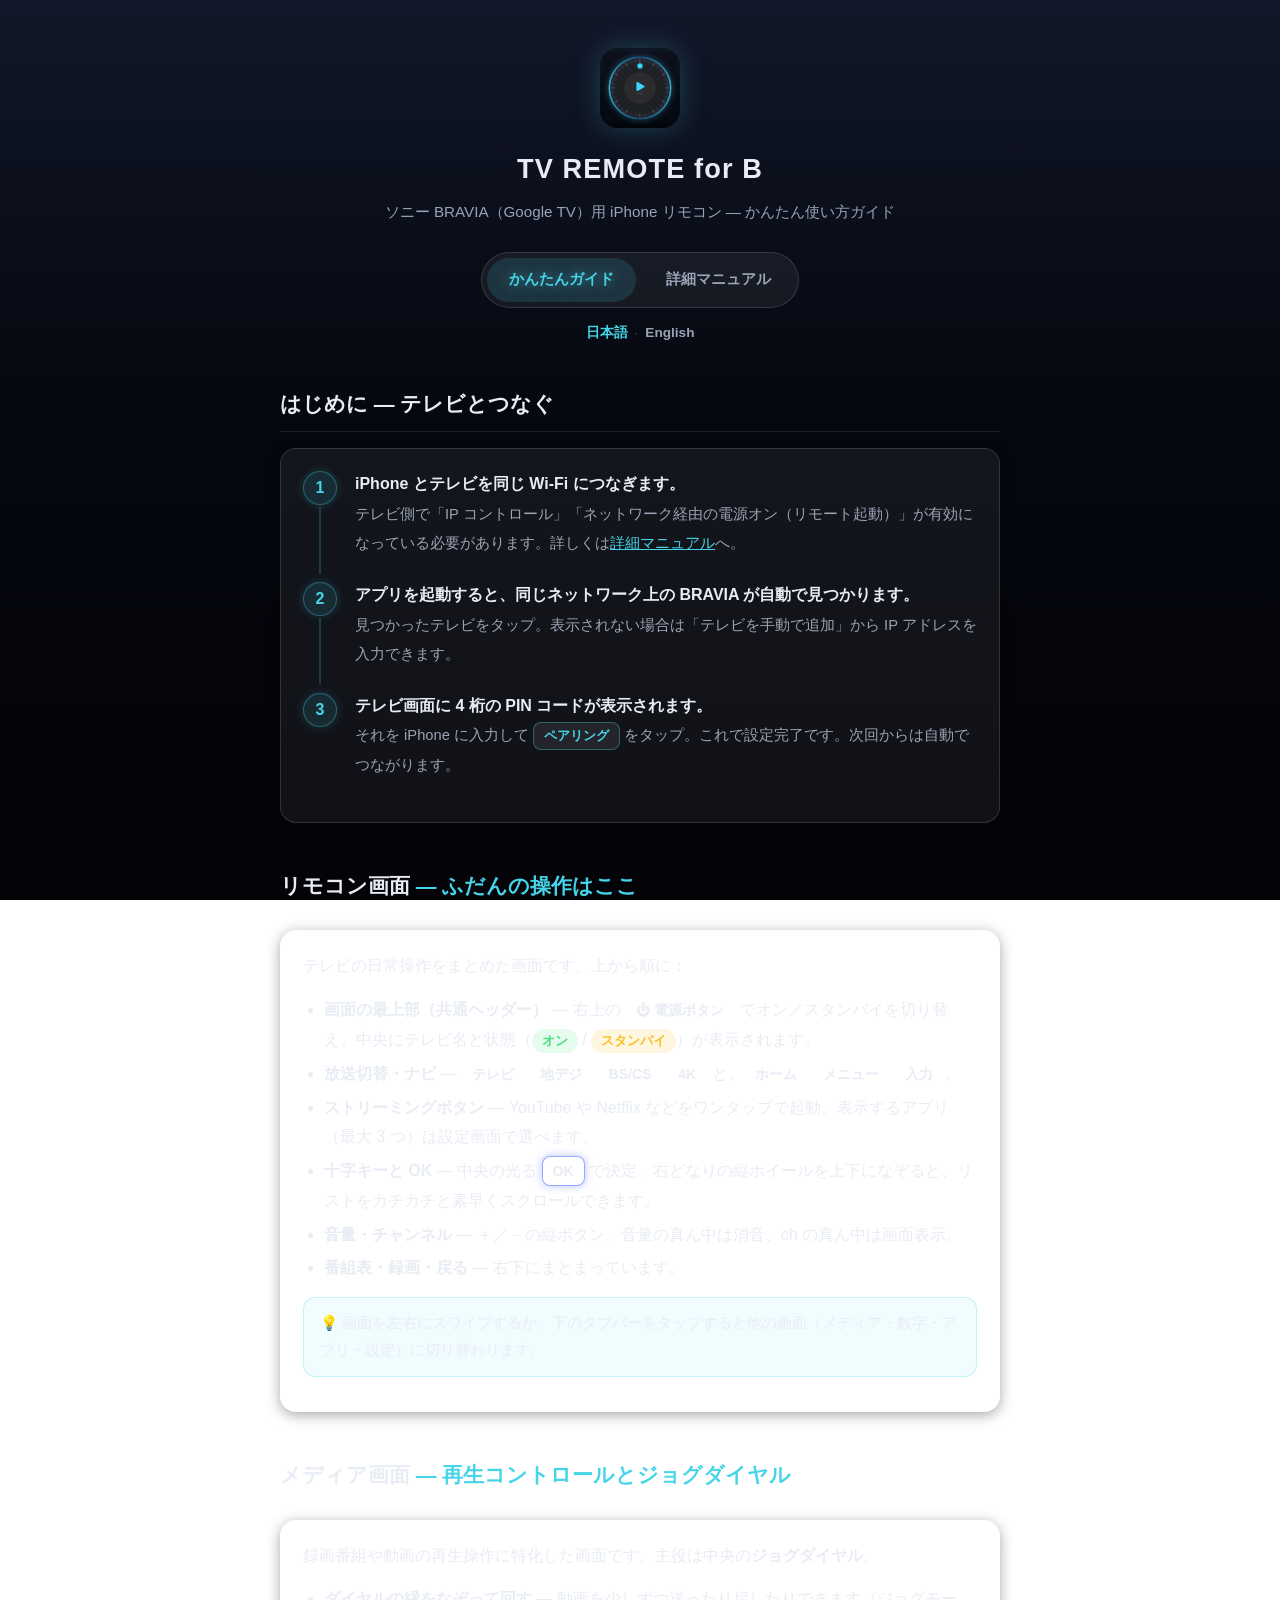
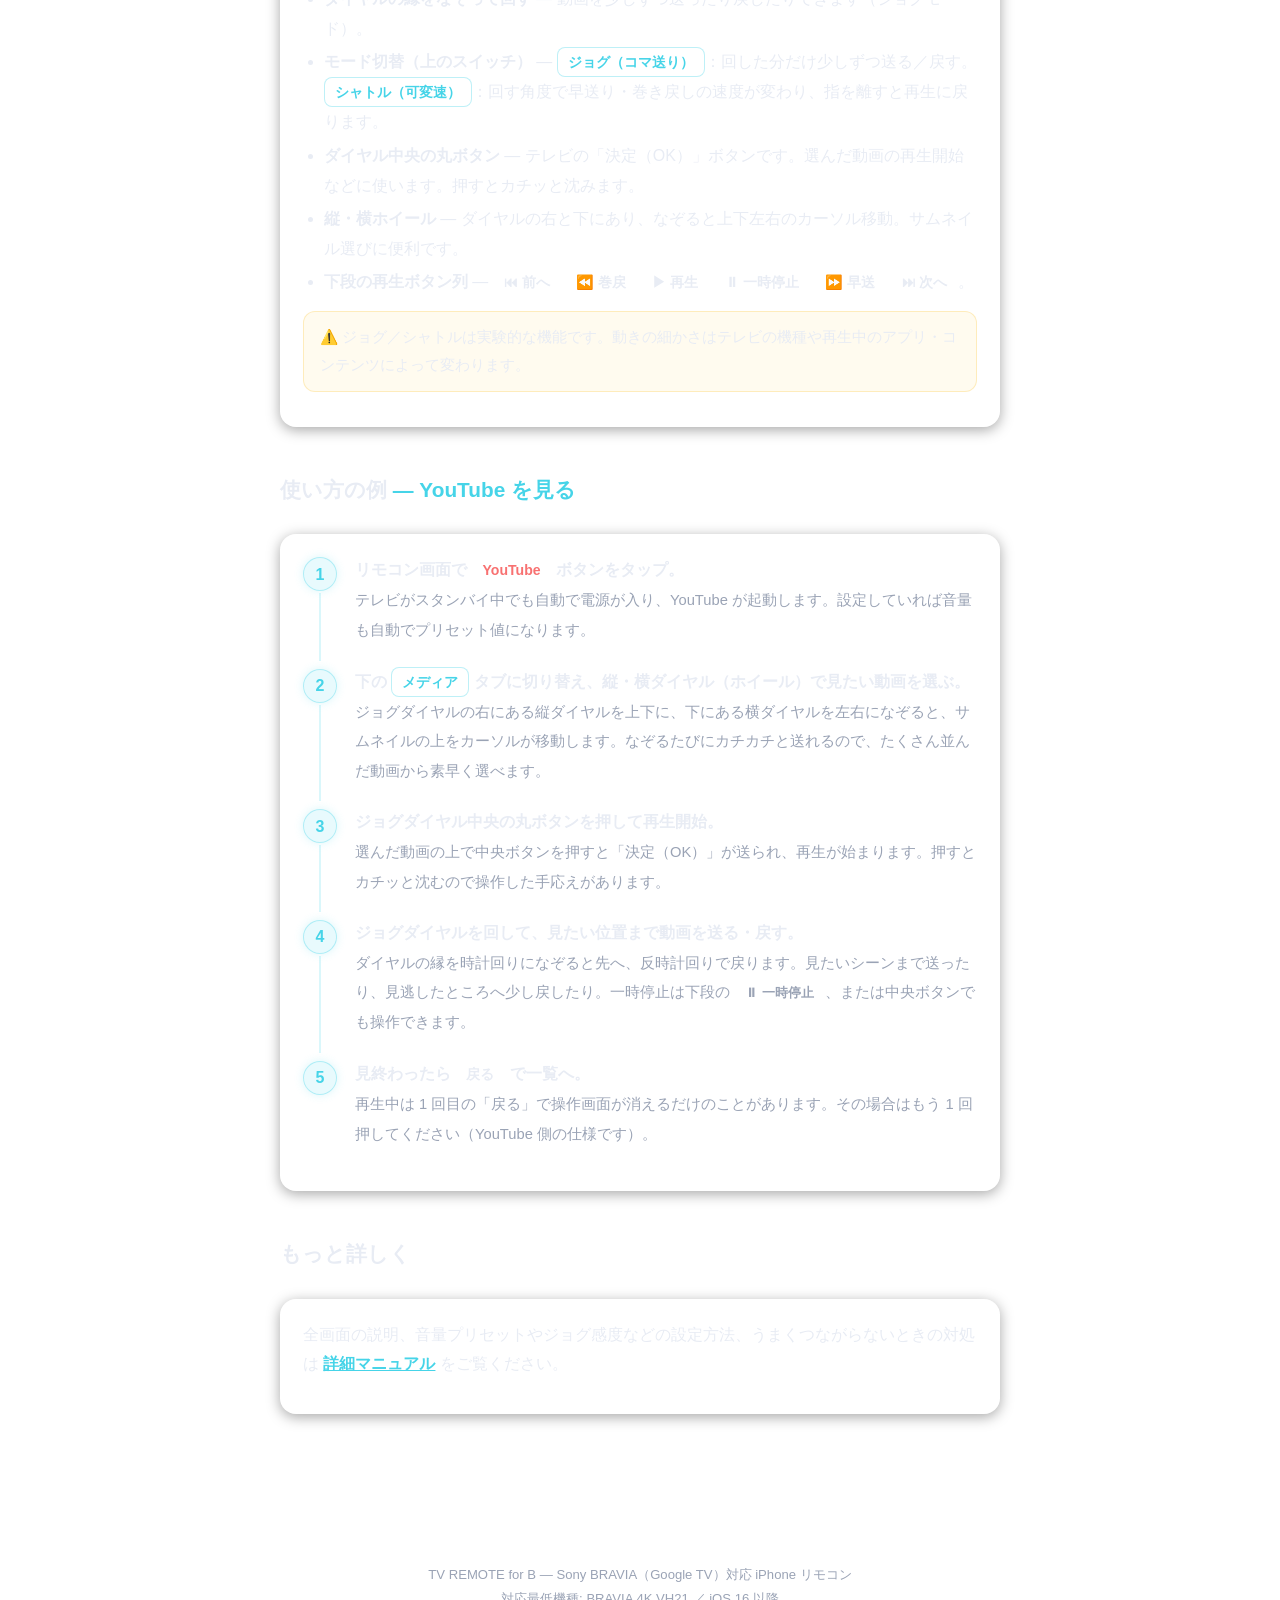
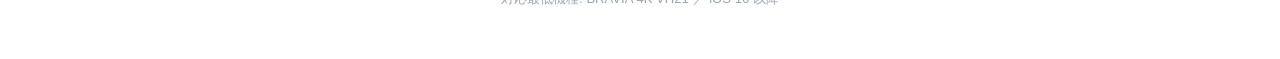
==== commit 39841fa5: "Apply Codex review fixes to the English help pages Co-Authored-By: Claude Opus 4.8 <noreply@anthropi" ====
--- a/index.html
+++ b/index.html
@@ -54,7 +54,7 @@
       <li><b>音量・チャンネル</b> — ＋／－の縦ボタン。音量の真ん中は消音、ch の真ん中は画面表示。</li>
       <li><b>番組表・録画・戻る</b> — 右下にまとまっています。</li>
     </ul>
-    <div class="tip">画面を左右にスワイプするか、下のタブバーをタップすると他の画面（数字・メディア・アプリ・設定）に切り替わります。</div>
+    <div class="tip">画面を左右にスワイプするか、下のタブバーをタップすると他の画面（メディア・数字・アプリ・設定）に切り替わります。</div>
   </div>
 </section>
 
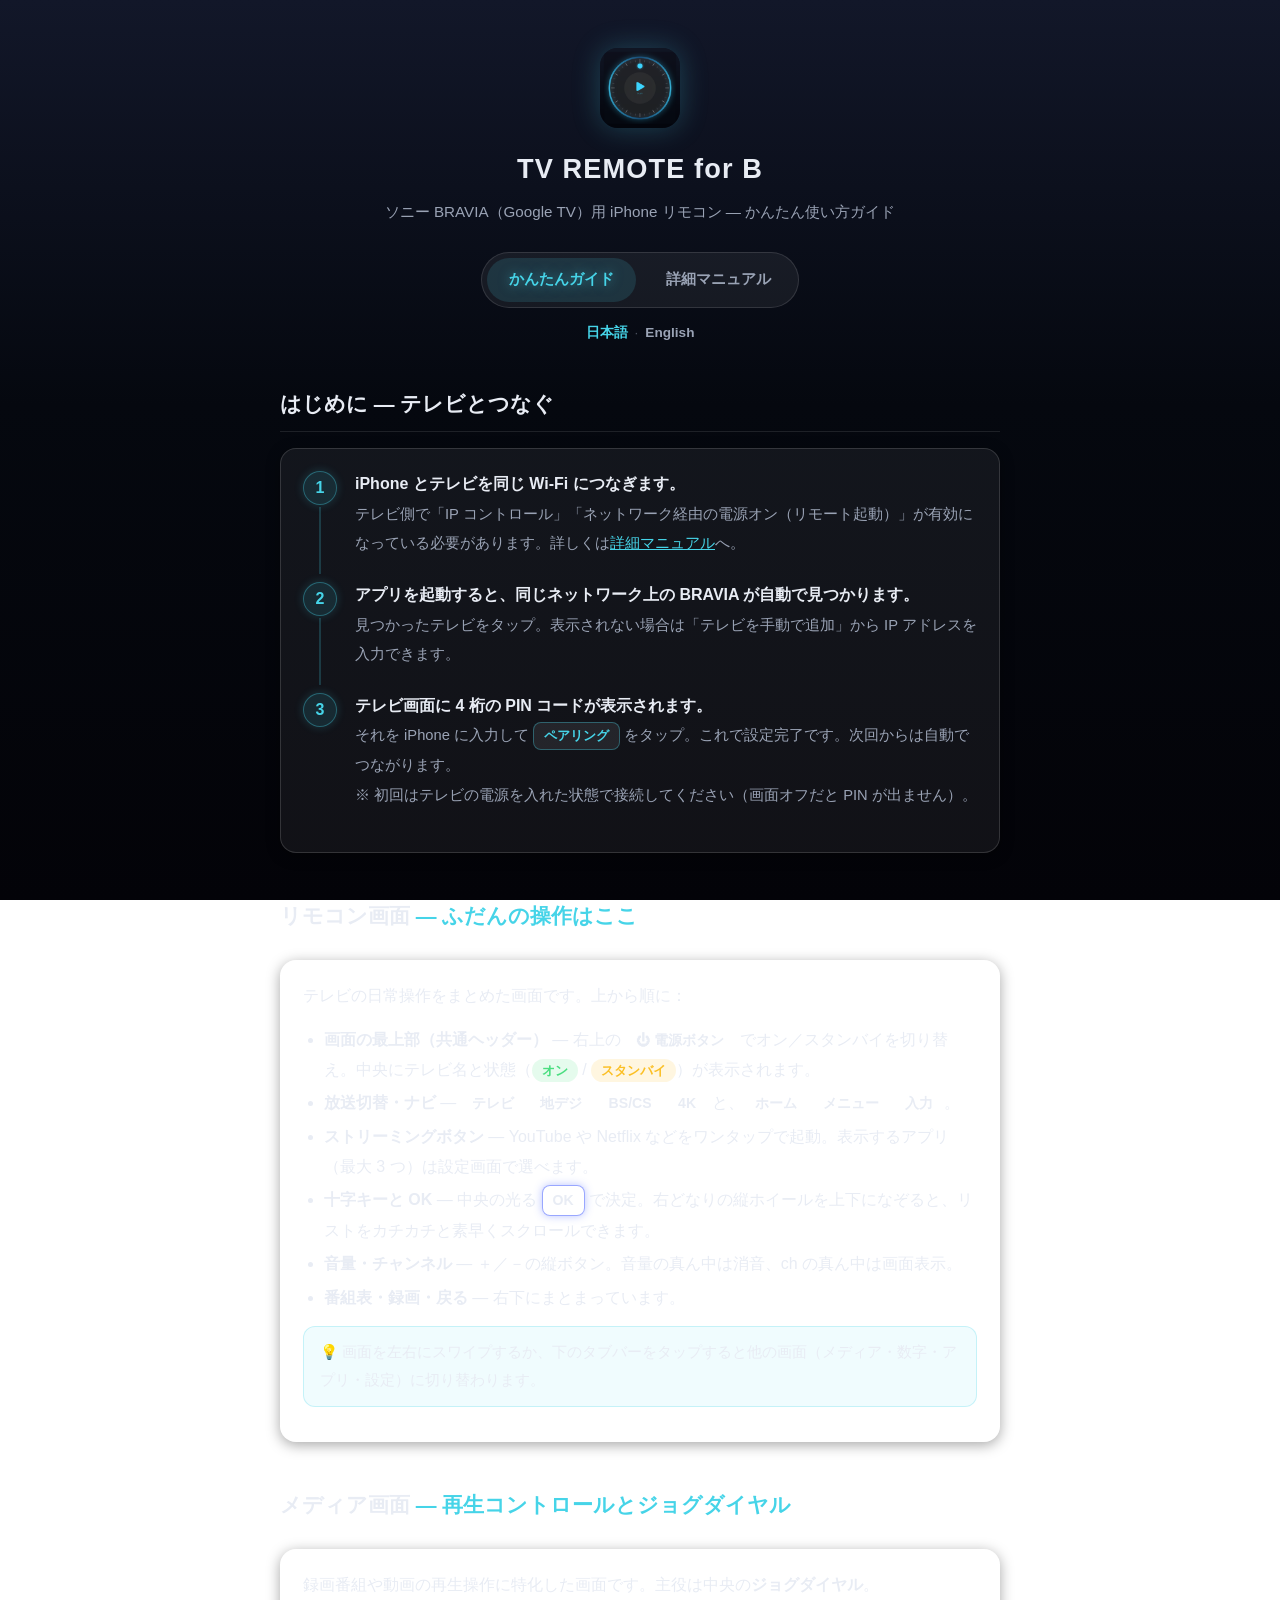
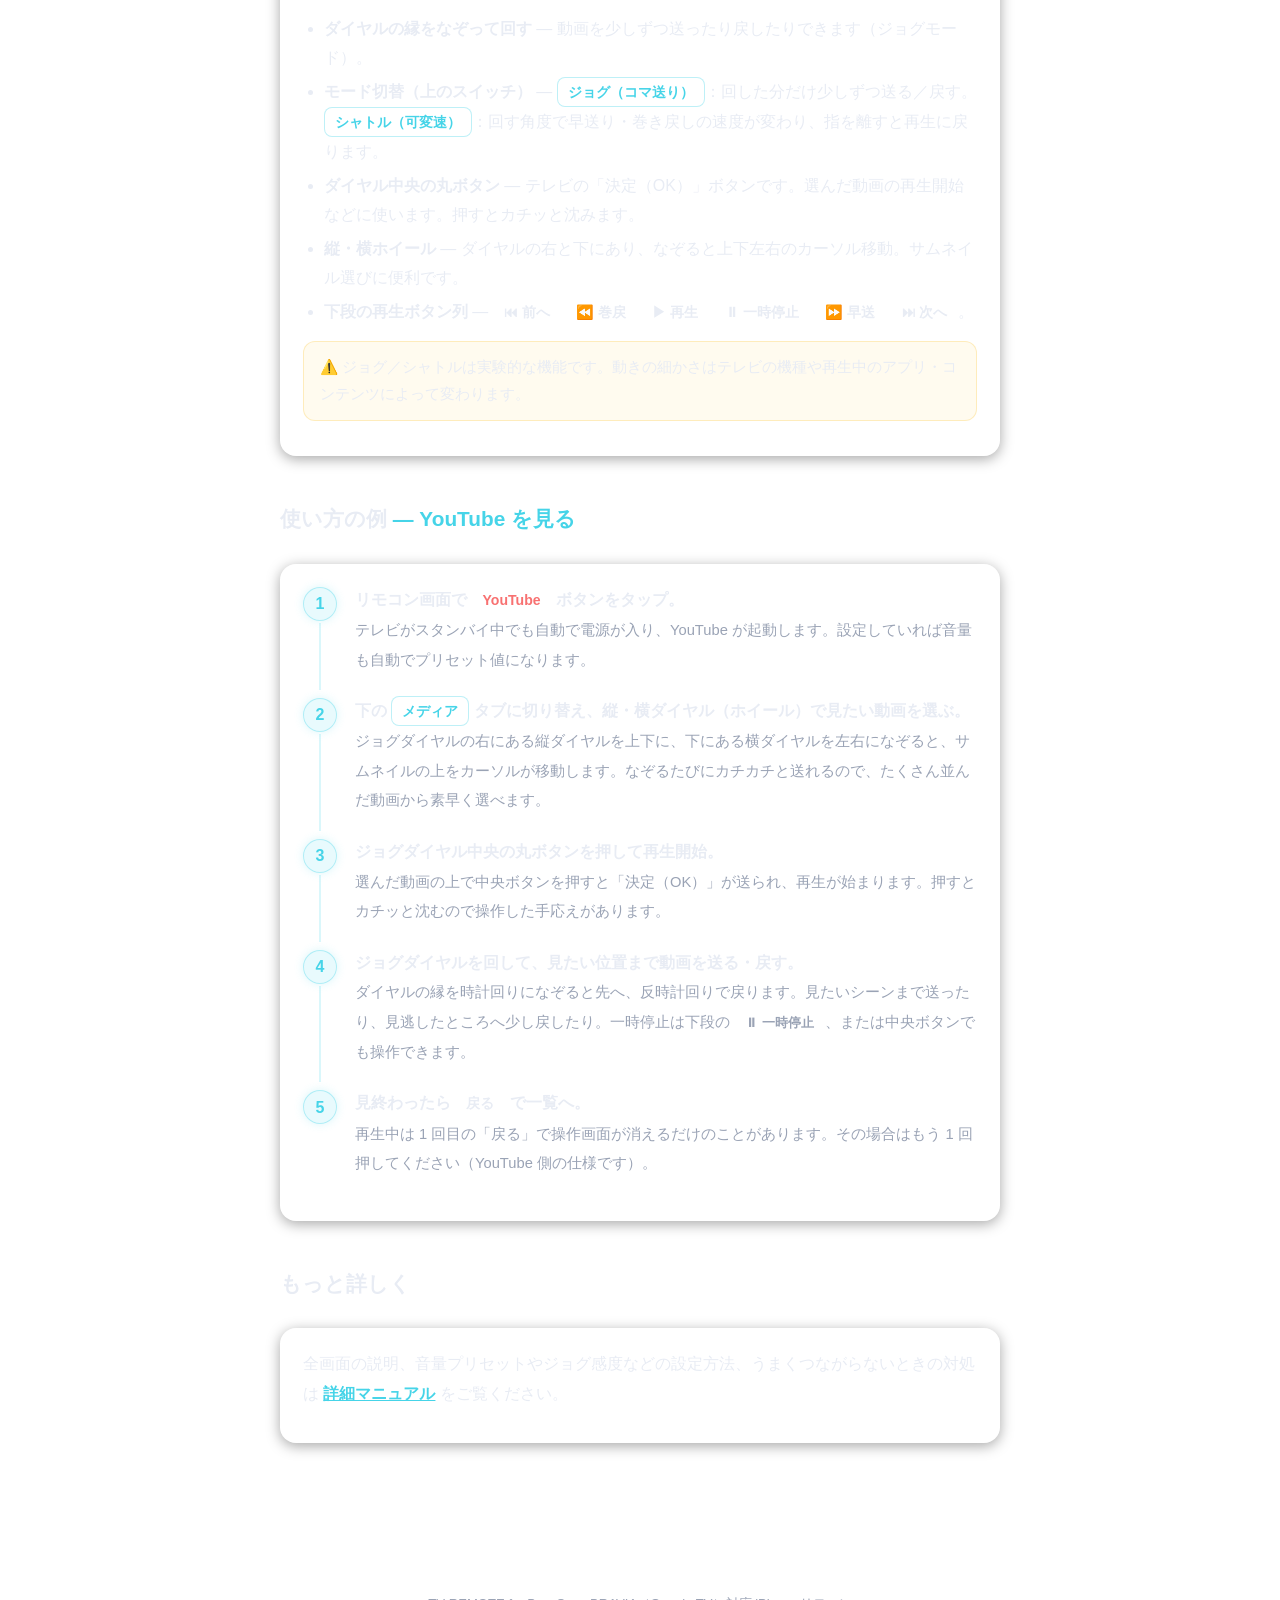
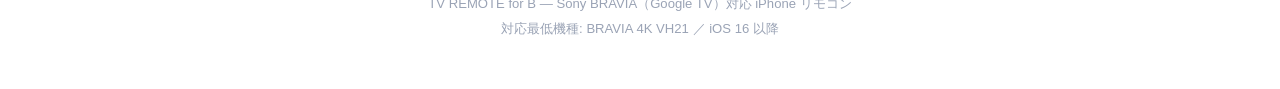
==== commit 74cde178: "Note that the TV must be on for the first pairing (JA/EN) Co-Authored-By: Claude Opus 4.8 <noreply@a" ====
--- a/index.html
+++ b/index.html
@@ -36,7 +36,8 @@
       <li><b>アプリを起動すると、同じネットワーク上の BRAVIA が自動で見つかります。</b><br>
         <span class="dim">見つかったテレビをタップ。表示されない場合は「テレビを手動で追加」から IP アドレスを入力できます。</span></li>
       <li><b>テレビ画面に 4 桁の PIN コードが表示されます。</b><br>
-        <span class="dim">それを iPhone に入力して <span class="btn cyan">ペアリング</span> をタップ。これで設定完了です。次回からは自動でつながります。</span></li>
+        <span class="dim">それを iPhone に入力して <span class="btn cyan">ペアリング</span> をタップ。これで設定完了です。次回からは自動でつながります。</span><br>
+        <span class="dim">※ 初回はテレビの電源を入れた状態で接続してください（画面オフだと PIN が出ません）。</span></li>
     </ol>
   </div>
 </section>
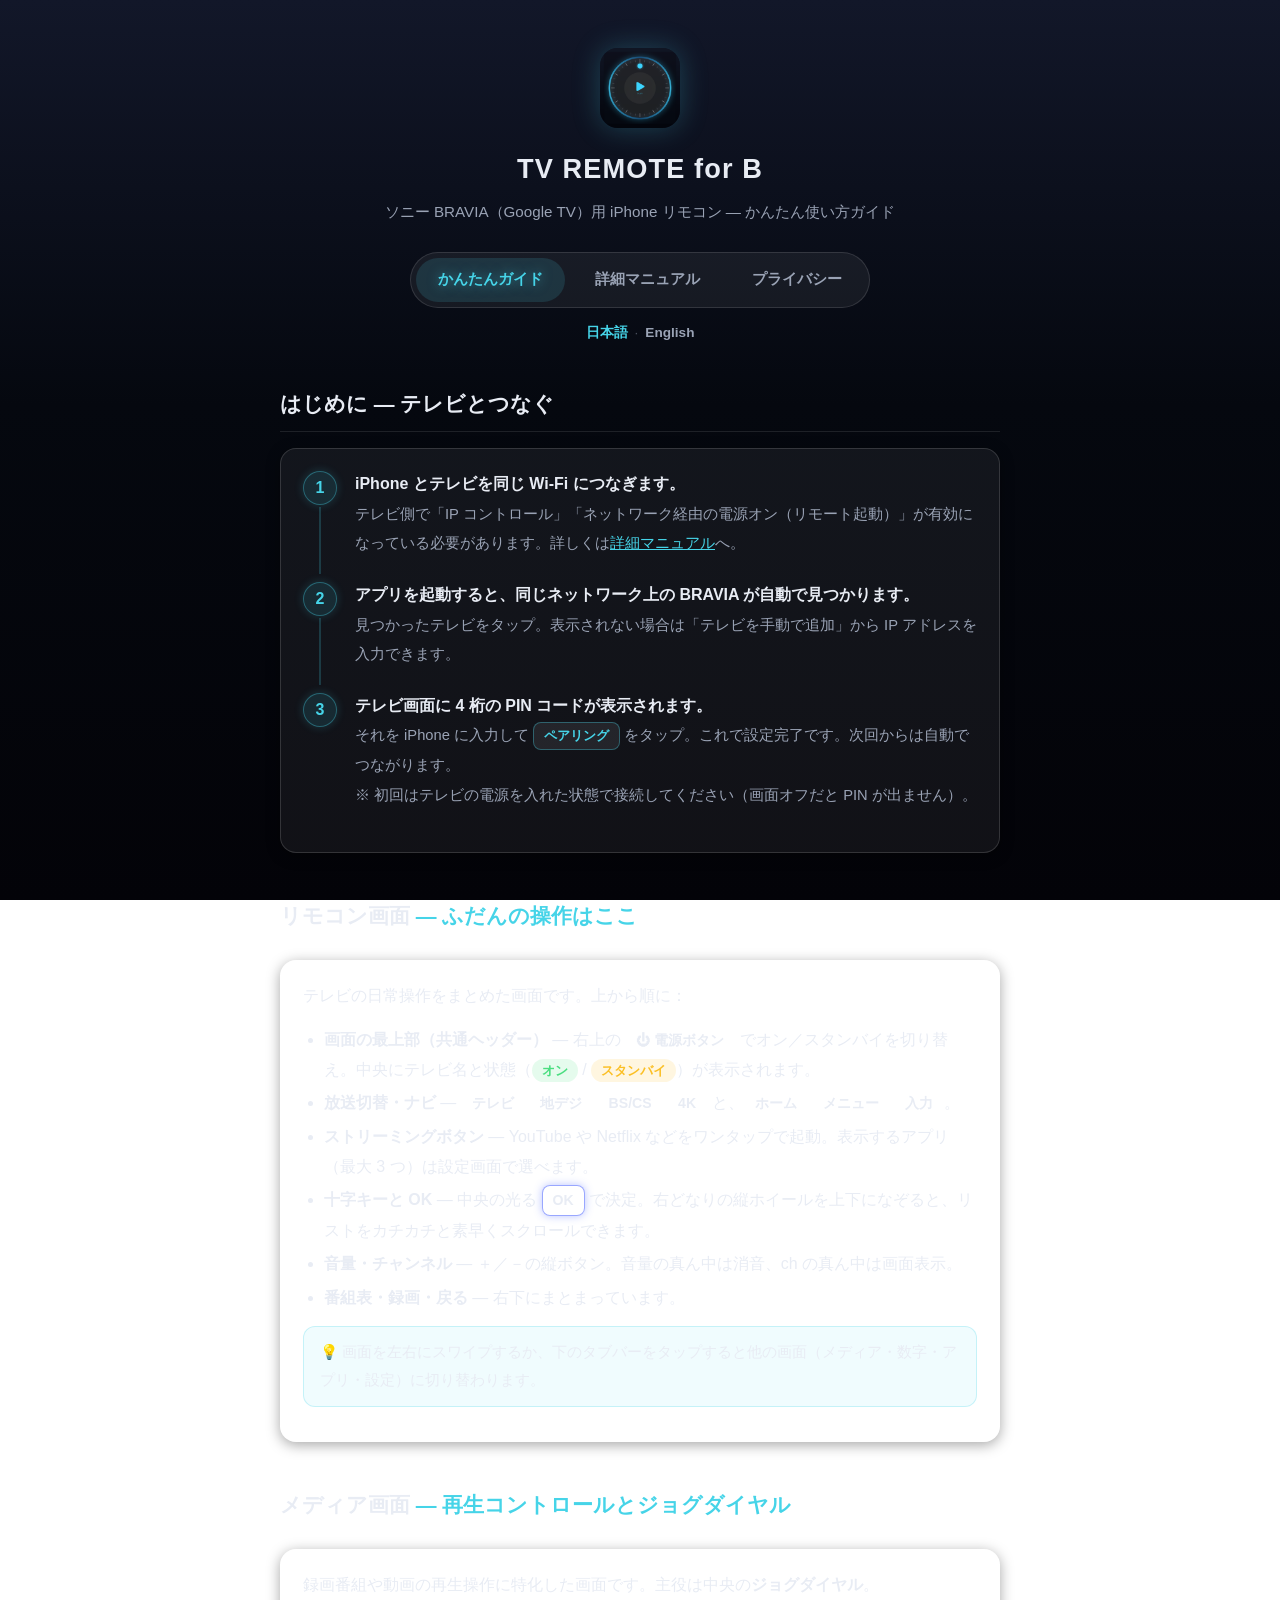
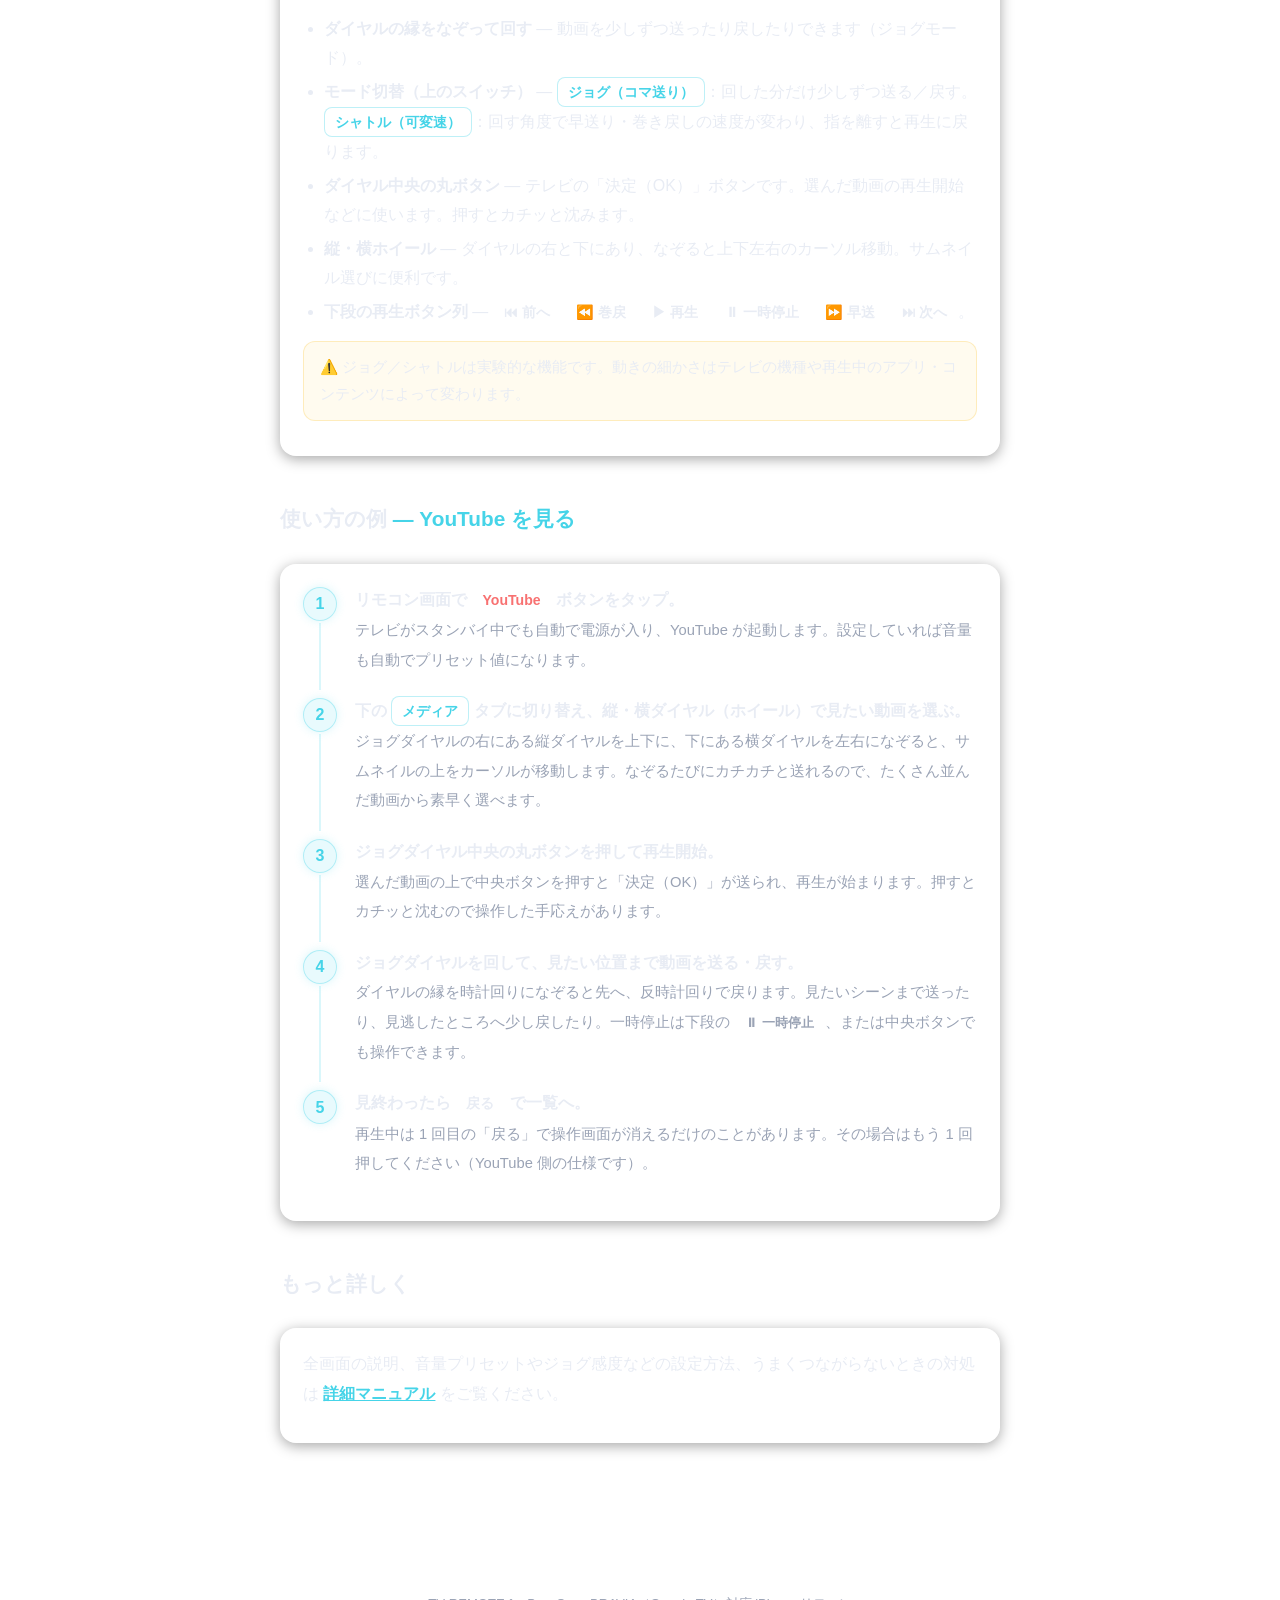
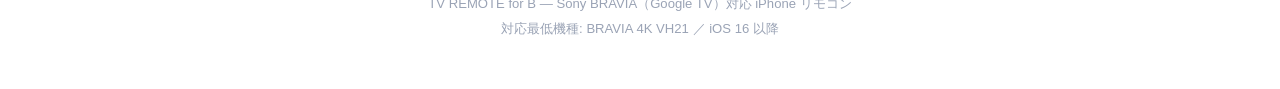
==== commit 5f303e18: "Add privacy tab to nav (JA quick start)" ====
--- a/index.html
+++ b/index.html
@@ -18,6 +18,7 @@
   <nav class="tabs">
     <a href="index.html" class="active">かんたんガイド</a>
     <a href="details.html">詳細マニュアル</a>
+    <a href="privacy.html">プライバシー</a>
   </nav>
   <div class="lang-switch">
     <a href="index.html" class="active">日本語</a><span>·</span><a href="en/index.html">English</a>
--- a/style.css
+++ b/style.css
@@ -129,6 +129,12 @@
   color: var(--cyan);
 }
 
+h4 {
+  font-size: 0.98rem;
+  margin: 22px 0 8px;
+  color: var(--text);
+}
+
 p { margin: 0 0 14px; }
 
 .card {
@@ -325,6 +331,30 @@
   vertical-align: -3px;
 }
 
+/* ---- Code / macro blocks ---- */
+pre.macro {
+  background: rgba(0, 0, 0, 0.35);
+  border: 1px solid var(--card-border);
+  border-radius: 10px;
+  padding: 14px 16px;
+  margin: 12px 0;
+  overflow-x: auto;
+  font-family: ui-monospace, SFMono-Regular, Menlo, monospace;
+  font-size: 0.82rem;
+  line-height: 1.55;
+  white-space: pre-wrap;
+  word-break: break-word;
+  color: var(--text-dim);
+}
+code.k {
+  font-family: ui-monospace, SFMono-Regular, Menlo, monospace;
+  font-size: 0.85em;
+  background: var(--cyan-dim);
+  color: var(--text);
+  border-radius: 5px;
+  padding: 1px 6px;
+}
+
 @media (max-width: 520px) {
   header.site { padding-top: 32px; }
   .card { padding: 16px; }
